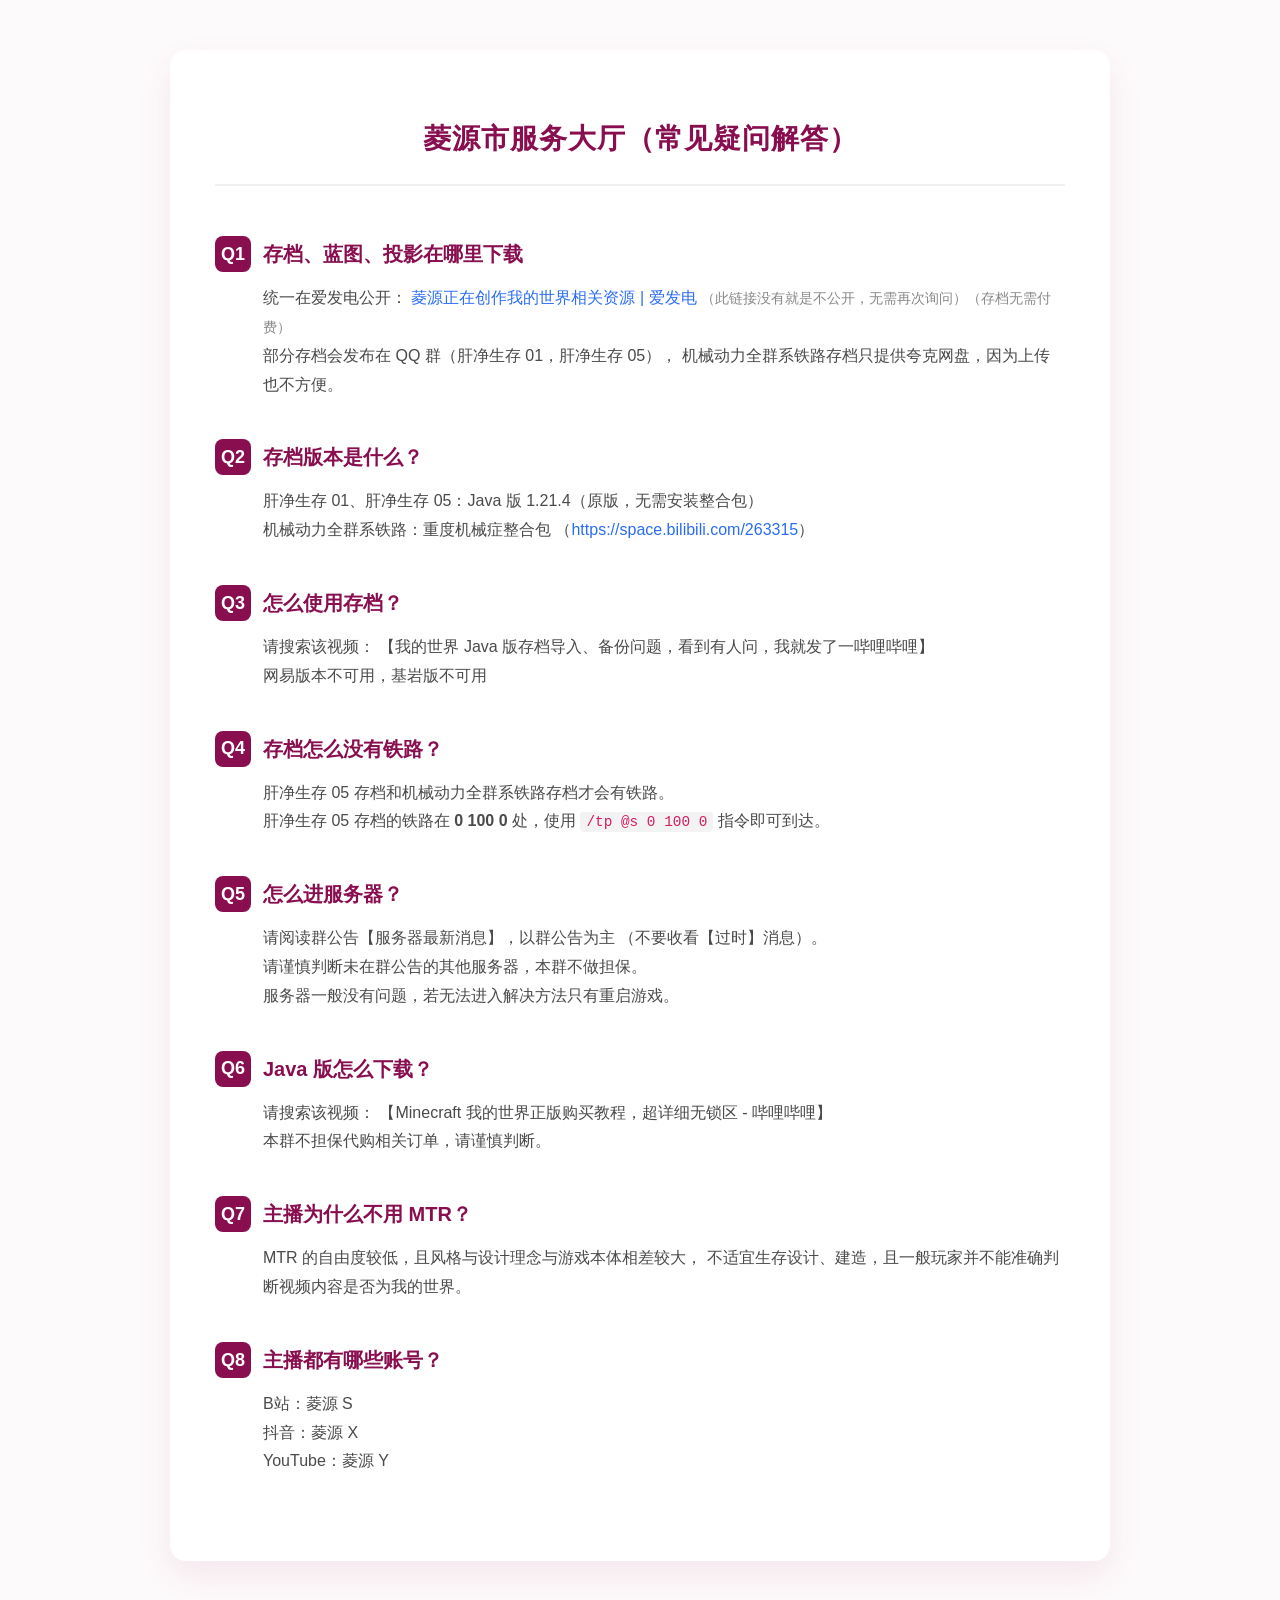
==== index.html @ 81e0ed5a "v0.1 YES" ====
<!DOCTYPE html>
<html lang="zh-CN">
<head>
    <meta charset="UTF-8">
    <meta name="viewport" content="width=device-width, initial-scale=1.0">
    <title>菱源市服务大厅 | 常见疑问解答</title>
    <style>
        :root {
            --brand-color: #880e4f; /* 深紫红色 */
            --bg-page: #fdfafb;
            --text-dark: #1a1a1a;
            --text-muted: #4a4a4a;
        }

        body {
            font-family: "PingFang SC", "Microsoft YaHei", sans-serif;
            background-color: var(--bg-page);
            margin: 0;
            padding: 20px;
            color: var(--text-dark);
            line-height: 1.8;
        }

        .container {
            max-width: 850px;
            margin: 30px auto;
            background: #ffffff;
            padding: 45px;
            border-radius: 16px;
            box-shadow: 0 15px 35px rgba(136, 14, 79, 0.08);
        }

        h1 {
            text-align: center;
            font-size: 28px;
            margin-bottom: 50px;
            letter-spacing: 1px;
            color: var(--brand-color);
            border-bottom: 2px solid #f0f0f0;
            padding-bottom: 20px;
        }

        .qa-block {
            margin-bottom: 40px;
        }

        /* Q 部分的圆角矩形装饰 */
        .question-row {
            display: flex;
            align-items: center;
            margin-bottom: 12px;
        }

        .q-badge {
            background-color: var(--brand-color);
            color: #ffffff;
            font-weight: bold;
            font-size: 18px;
            width: 36px;
            height: 36px;
            display: flex;
            align-items: center;
            justify-content: center;
            border-radius: 8px; /* 圆角矩形 */
            margin-right: 12px;
            flex-shrink: 0;
        }

        .question-text {
            font-size: 20px;
            font-weight: 600;
            color: var(--brand-color);
        }

        /* 回答部分 */
        .answer-content {
            padding-left: 48px;
            font-size: 16px;
            color: var(--text-muted);
        }

        /* 链接样式 */
        a {
            color: #2a6df4;
            text-decoration: none;
            transition: opacity 0.2s;
        }

        a:hover {
            opacity: 0.7;
            text-decoration: underline;
        }

        code {
            background: #f3f3f3;
            padding: 2px 6px;
            border-radius: 4px;
            font-family: ui-monospace, SFMono-Regular, Menlo, Monaco, Consolas, monospace;
            font-size: 0.9em;
            color: #d81b60;
        }

        .note {
            color: #888;
            font-size: 14px;
        }

        /* 移动端适配 */
        @media (max-width: 600px) {
            .container {
                padding: 25px 20px;
                margin: 10px auto;
            }
            h1 {
                font-size: 22px;
            }
            .question-text {
                font-size: 18px;
            }
            .answer-content {
                padding-left: 0;
                margin-top: 8px;
            }
            .q-badge {
                width: 30px;
                height: 30px;
                font-size: 16px;
            }
        }
    </style>
</head>

<body>

<div class="container">
    <h1>菱源市服务大厅（常见疑问解答）</h1>

    <div class="qa-block">
        <div class="question-row">
            <span class="q-badge">Q1</span>
            <span class="question-text">存档、蓝图、投影在哪里下载</span>
        </div>
        <div class="answer-content">
            统一在爱发电公开：  
            <a href="https://ifdian.net/a/YuanDiamond">菱源正在创作我的世界相关资源 | 爱发电</a>  
            <span class="note">（此链接没有就是不公开，无需再次询问）（存档无需付费）</span><br>
            部分存档会发布在 QQ 群（肝净生存 01，肝净生存 05），  
            机械动力全群系铁路存档只提供夸克网盘，因为上传也不方便。
        </div>
    </div>

    <div class="qa-block">
        <div class="question-row">
            <span class="q-badge">Q2</span>
            <span class="question-text">存档版本是什么？</span>
        </div>
        <div class="answer-content">
            肝净生存 01、肝净生存 05：Java 版 1.21.4（原版，无需安装整合包）<br>
            机械动力全群系铁路：重度机械症整合包  
            （<a href="https://space.bilibili.com/263315">https://space.bilibili.com/263315</a>）
        </div>
    </div>

    <div class="qa-block">
        <div class="question-row">
            <span class="q-badge">Q3</span>
            <span class="question-text">怎么使用存档？</span>
        </div>
        <div class="answer-content">
            请搜索该视频：  
            【我的世界 Java 版存档导入、备份问题，看到有人问，我就发了一哔哩哔哩】<br>
            网易版本不可用，基岩版不可用
        </div>
    </div>

    <div class="qa-block">
        <div class="question-row">
            <span class="q-badge">Q4</span>
            <span class="question-text">存档怎么没有铁路？</span>
        </div>
        <div class="answer-content">
            肝净生存 05 存档和机械动力全群系铁路存档才会有铁路。<br>
            肝净生存 05 存档的铁路在 <b>0 100 0</b> 处，使用  
            <code>/tp @s 0 100 0</code> 指令即可到达。
        </div>
    </div>

    <div class="qa-block">
        <div class="question-row">
            <span class="q-badge">Q5</span>
            <span class="question-text">怎么进服务器？</span>
        </div>
        <div class="answer-content">
            请阅读群公告【服务器最新消息】，以群公告为主  
            （不要收看【过时】消息）。<br>
            请谨慎判断未在群公告的其他服务器，本群不做担保。<br>
            服务器一般没有问题，若无法进入解决方法只有重启游戏。
        </div>
    </div>

    <div class="qa-block">
        <div class="question-row">
            <span class="q-badge">Q6</span>
            <span class="question-text">Java 版怎么下载？</span>
        </div>
        <div class="answer-content">
            请搜索该视频：  
            【Minecraft 我的世界正版购买教程，超详细无锁区 - 哔哩哔哩】<br>
            本群不担保代购相关订单，请谨慎判断。
        </div>
    </div>

    <div class="qa-block">
        <div class="question-row">
            <span class="q-badge">Q7</span>
            <span class="question-text">主播为什么不用 MTR？</span>
        </div>
        <div class="answer-content">
            MTR 的自由度较低，且风格与设计理念与游戏本体相差较大，  
            不适宜生存设计、建造，且一般玩家并不能准确判断视频内容是否为我的世界。
        </div>
    </div>

    <div class="qa-block">
        <div class="question-row">
            <span class="q-badge">Q8</span>
            <span class="question-text">主播都有哪些账号？</span>
        </div>
        <div class="answer-content">
            B站：菱源 S<br>
            抖音：菱源 X<br>
            YouTube：菱源 Y
        </div>
    </div>

</div>

</body>
</html>
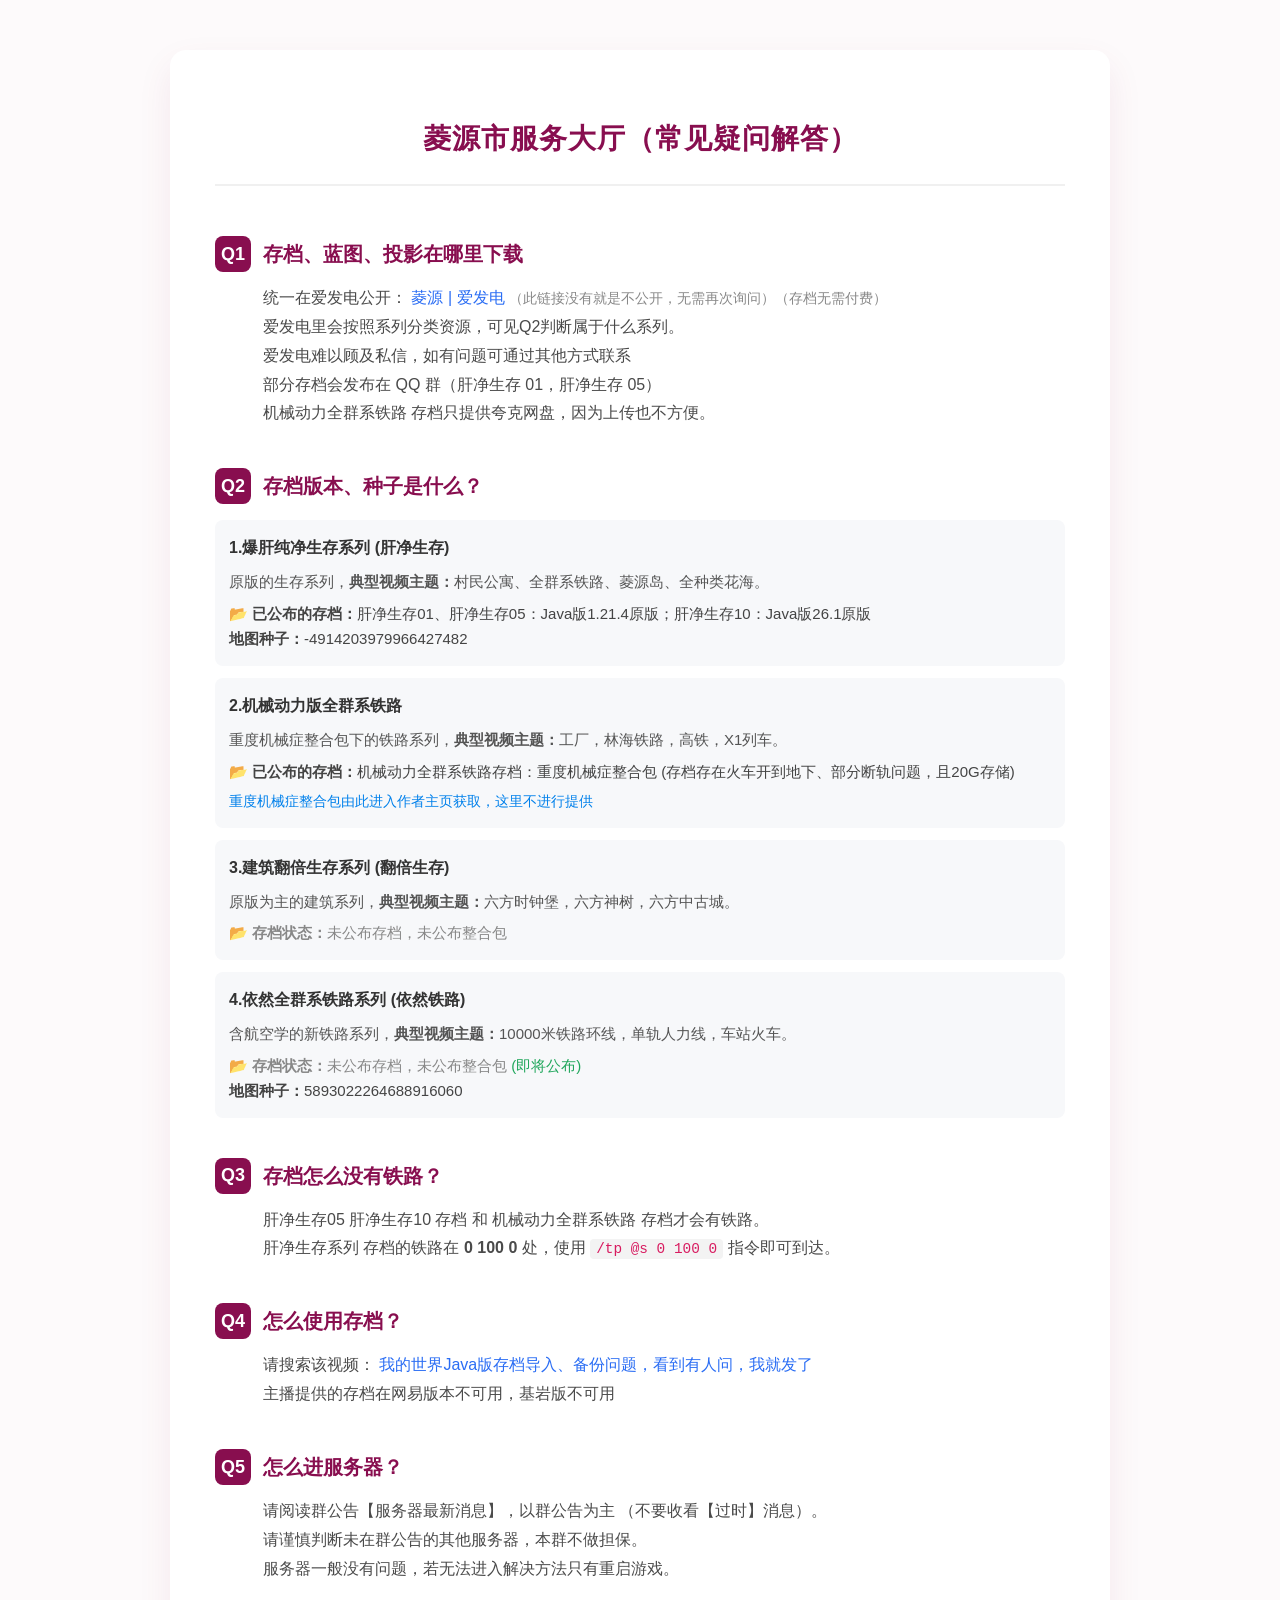
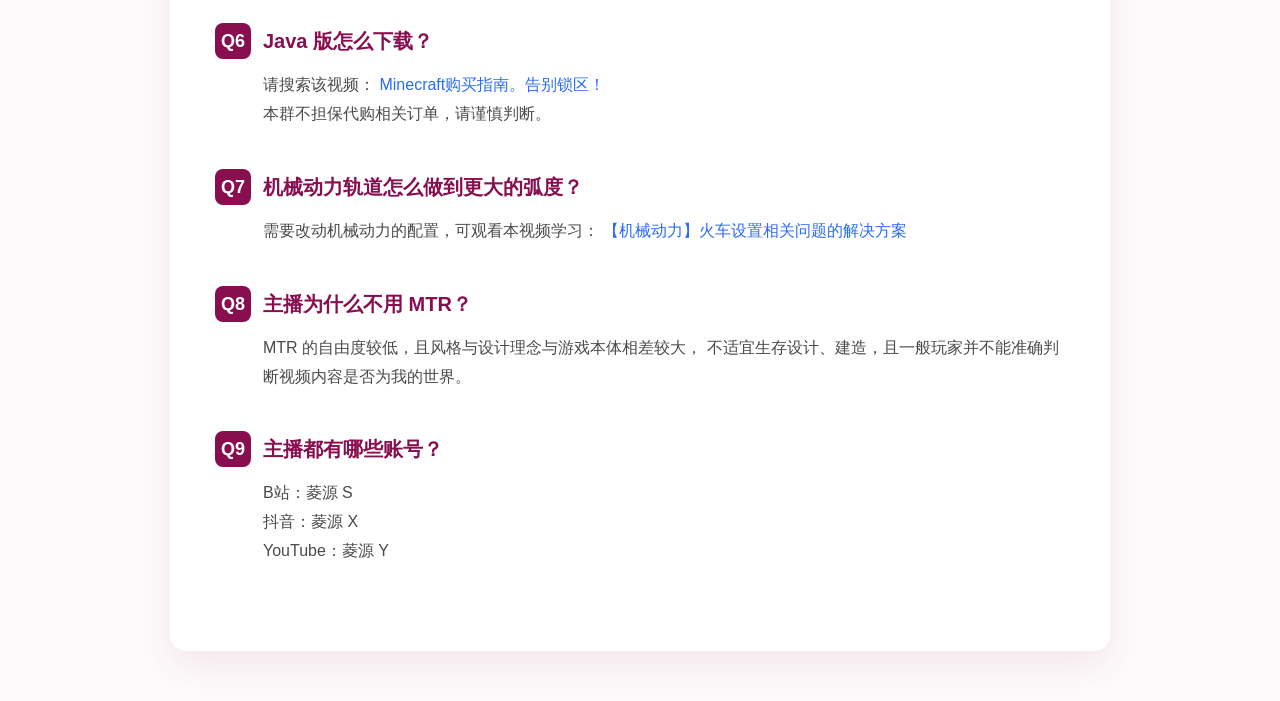
==== commit 6fc347f8: "Update index.html" ====
--- a/index.html
+++ b/index.html
@@ -142,46 +142,78 @@
         </div>
         <div class="answer-content">
             统一在爱发电公开：  
-            <a href="https://ifdian.net/a/YuanDiamond">菱源正在创作我的世界相关资源 | 爱发电</a>  
+            <a href="https://ifdian.net/a/YuanDiamond">菱源 | 爱发电</a>  
             <span class="note">（此链接没有就是不公开，无需再次询问）（存档无需付费）</span><br>
-            部分存档会发布在 QQ 群（肝净生存 01，肝净生存 05），  
-            机械动力全群系铁路存档只提供夸克网盘，因为上传也不方便。
+			爱发电里会按照系列分类资源，可见Q2判断属于什么系列。<br>
+			爱发电难以顾及私信，如有问题可通过其他方式联系<br>
+            部分存档会发布在 QQ 群（肝净生存 01，肝净生存 05）<br> 
+            机械动力全群系铁路 存档只提供夸克网盘，因为上传也不方便。
         </div>
     </div>
 
     <div class="qa-block">
         <div class="question-row">
             <span class="q-badge">Q2</span>
-            <span class="question-text">存档版本是什么？</span>
-        </div>
-        <div class="answer-content">
-            肝净生存 01、肝净生存 05：Java 版 1.21.4（原版，无需安装整合包）<br>
-            机械动力全群系铁路：重度机械症整合包  
-            （<a href="https://space.bilibili.com/263315">https://space.bilibili.com/263315</a>）
-        </div>
-    </div>
+            <span class="question-text">存档版本、种子是什么？</span>
+        </div>
+        <div style="max-width:900px;margin: 16px 0;font-size:15px;line-height:1.7;color:#333;">
+			<!-- 系列1 -->
+			<div style="background:#f7f8fa;border-radius:8px;padding:14px;margin-bottom:12px;">
+				<p style="font-weight:bold;font-size:16px;margin:0 0 8px 0;">1.爆肝纯净生存系列 (肝净生存)</p>
+				<p style="margin:0 0 6px 0;color:#555;">原版的生存系列，<strong>典型视频主题：</strong>村民公寓、全群系铁路、菱源岛、全种类花海。</p>
+				<p style="margin:0;color:#444;">📂 <strong>已公布的存档：</strong>肝净生存01、肝净生存05：Java版1.21.4原版；肝净生存10：Java版26.1原版 </p> 
+				<p style="margin:0;color:#444;"> <strong>地图种子：</strong>-4914203979966427482</p>
+			</div>
+
+			<!-- 系列2 -->
+			<div style="background:#f7f8fa;border-radius:8px;padding:14px;margin-bottom:12px;">
+				<p style="font-weight:bold;font-size:16px;margin:0 0 8px 0;">2.机械动力版全群系铁路</p>
+				<p style="margin:0 0 6px 0;color:#555;">重度机械症整合包下的铁路系列，<strong>典型视频主题：</strong>工厂，林海铁路，高铁，X1列车。</p>
+				<p style="margin:0;color:#444;">📂 <strong>已公布的存档：</strong>机械动力全群系铁路存档：重度机械症整合包 (存档存在火车开到地下、部分断轨问题，且20G存储)</p>
+				<p style="margin:6px 0 0 0;font-size:14px;">
+					<a href="https://space.bilibili.com/263315" target="_blank" style="color:#0080eb;">重度机械症整合包由此进入作者主页获取，这里不进行提供</a>
+				</p>
+			</div>
+
+			<!-- 系列3 -->
+			<div style="background:#f7f8fa;border-radius:8px;padding:14px;margin-bottom:12px;">
+				<p style="font-weight:bold;font-size:16px;margin:0 0 8px 0;">3.建筑翻倍生存系列 (翻倍生存)</p>
+				<p style="margin:0 0 6px 0;color:#555;">原版为主的建筑系列，<strong>典型视频主题：</strong>六方时钟堡，六方神树，六方中古城。</p>
+				<p style="margin:0;color:#888;">📂 <strong>存档状态：</strong>未公布存档，未公布整合包</p>
+			</div>
+
+			<!-- 系列4 -->
+			<div style="background:#f7f8fa;border-radius:8px;padding:14px;">
+				<p style="font-weight:bold;font-size:16px;margin:0 0 8px 0;">4.依然全群系铁路系列 (依然铁路)</p>
+				<p style="margin:0 0 6px 0;color:#555;">含航空学的新铁路系列，<strong>典型视频主题：</strong>10000米铁路环线，单轨人力线，车站火车。</p>
+				<p style="margin:0;color:#888;">📂 <strong>存档状态：</strong>未公布存档，未公布整合包 <span style="color:#22a75d;font-weight:500;">(即将公布)</span> </p>
+				<p style="margin:0;color:#444;"> <strong>地图种子：</strong>5893022264688916060</p>
+			</div>
+		</div>
+    </div>
+
 
     <div class="qa-block">
         <div class="question-row">
             <span class="q-badge">Q3</span>
+            <span class="question-text">存档怎么没有铁路？</span>
+        </div>
+        <div class="answer-content">
+            肝净生存05 肝净生存10 存档 和 机械动力全群系铁路 存档才会有铁路。<br>
+            肝净生存系列 存档的铁路在 <b>0 100 0</b> 处，使用  
+            <code>/tp @s 0 100 0</code> 指令即可到达。
+        </div>
+    </div>
+	
+	<div class="qa-block">
+        <div class="question-row">
+            <span class="q-badge">Q4</span>
             <span class="question-text">怎么使用存档？</span>
         </div>
         <div class="answer-content">
             请搜索该视频：  
-            【我的世界 Java 版存档导入、备份问题，看到有人问，我就发了一哔哩哔哩】<br>
-            网易版本不可用，基岩版不可用
-        </div>
-    </div>
-
-    <div class="qa-block">
-        <div class="question-row">
-            <span class="q-badge">Q4</span>
-            <span class="question-text">存档怎么没有铁路？</span>
-        </div>
-        <div class="answer-content">
-            肝净生存 05 存档和机械动力全群系铁路存档才会有铁路。<br>
-            肝净生存 05 存档的铁路在 <b>0 100 0</b> 处，使用  
-            <code>/tp @s 0 100 0</code> 指令即可到达。
+            <a href="https://www.bilibili.com/video/BV1dT4m1S72N"> 我的世界Java版存档导入、备份问题，看到有人问，我就发了</a>  <br>
+            主播提供的存档在网易版本不可用，基岩版不可用
         </div>
     </div>
 
@@ -205,14 +237,26 @@
         </div>
         <div class="answer-content">
             请搜索该视频：  
-            【Minecraft 我的世界正版购买教程，超详细无锁区 - 哔哩哔哩】<br>
+            <a href="https://www.bilibili.com/video/BV13qBsBUEbw"> Minecraft购买指南。告别锁区！</a>  <br>
             本群不担保代购相关订单，请谨慎判断。
         </div>
     </div>
-
-    <div class="qa-block">
+	
+	<div class="qa-block">
         <div class="question-row">
             <span class="q-badge">Q7</span>
+            <span class="question-text">机械动力轨道怎么做到更大的弧度？</span>
+        </div>
+        <div class="answer-content">
+            需要改动机械动力的配置，可观看本视频学习：  
+            <a href="https://www.bilibili.com/video/BV1sPg3z1EVz">【机械动力】火车设置相关问题的解决方案</a>  
+        </div>
+    </div>
+
+
+    <div class="qa-block">
+        <div class="question-row">
+            <span class="q-badge">Q8</span>
             <span class="question-text">主播为什么不用 MTR？</span>
         </div>
         <div class="answer-content">
@@ -223,7 +267,7 @@
 
     <div class="qa-block">
         <div class="question-row">
-            <span class="q-badge">Q8</span>
+            <span class="q-badge">Q9</span>
             <span class="question-text">主播都有哪些账号？</span>
         </div>
         <div class="answer-content">
@@ -236,4 +280,4 @@
 </div>
 
 </body>
-</html>+</html>
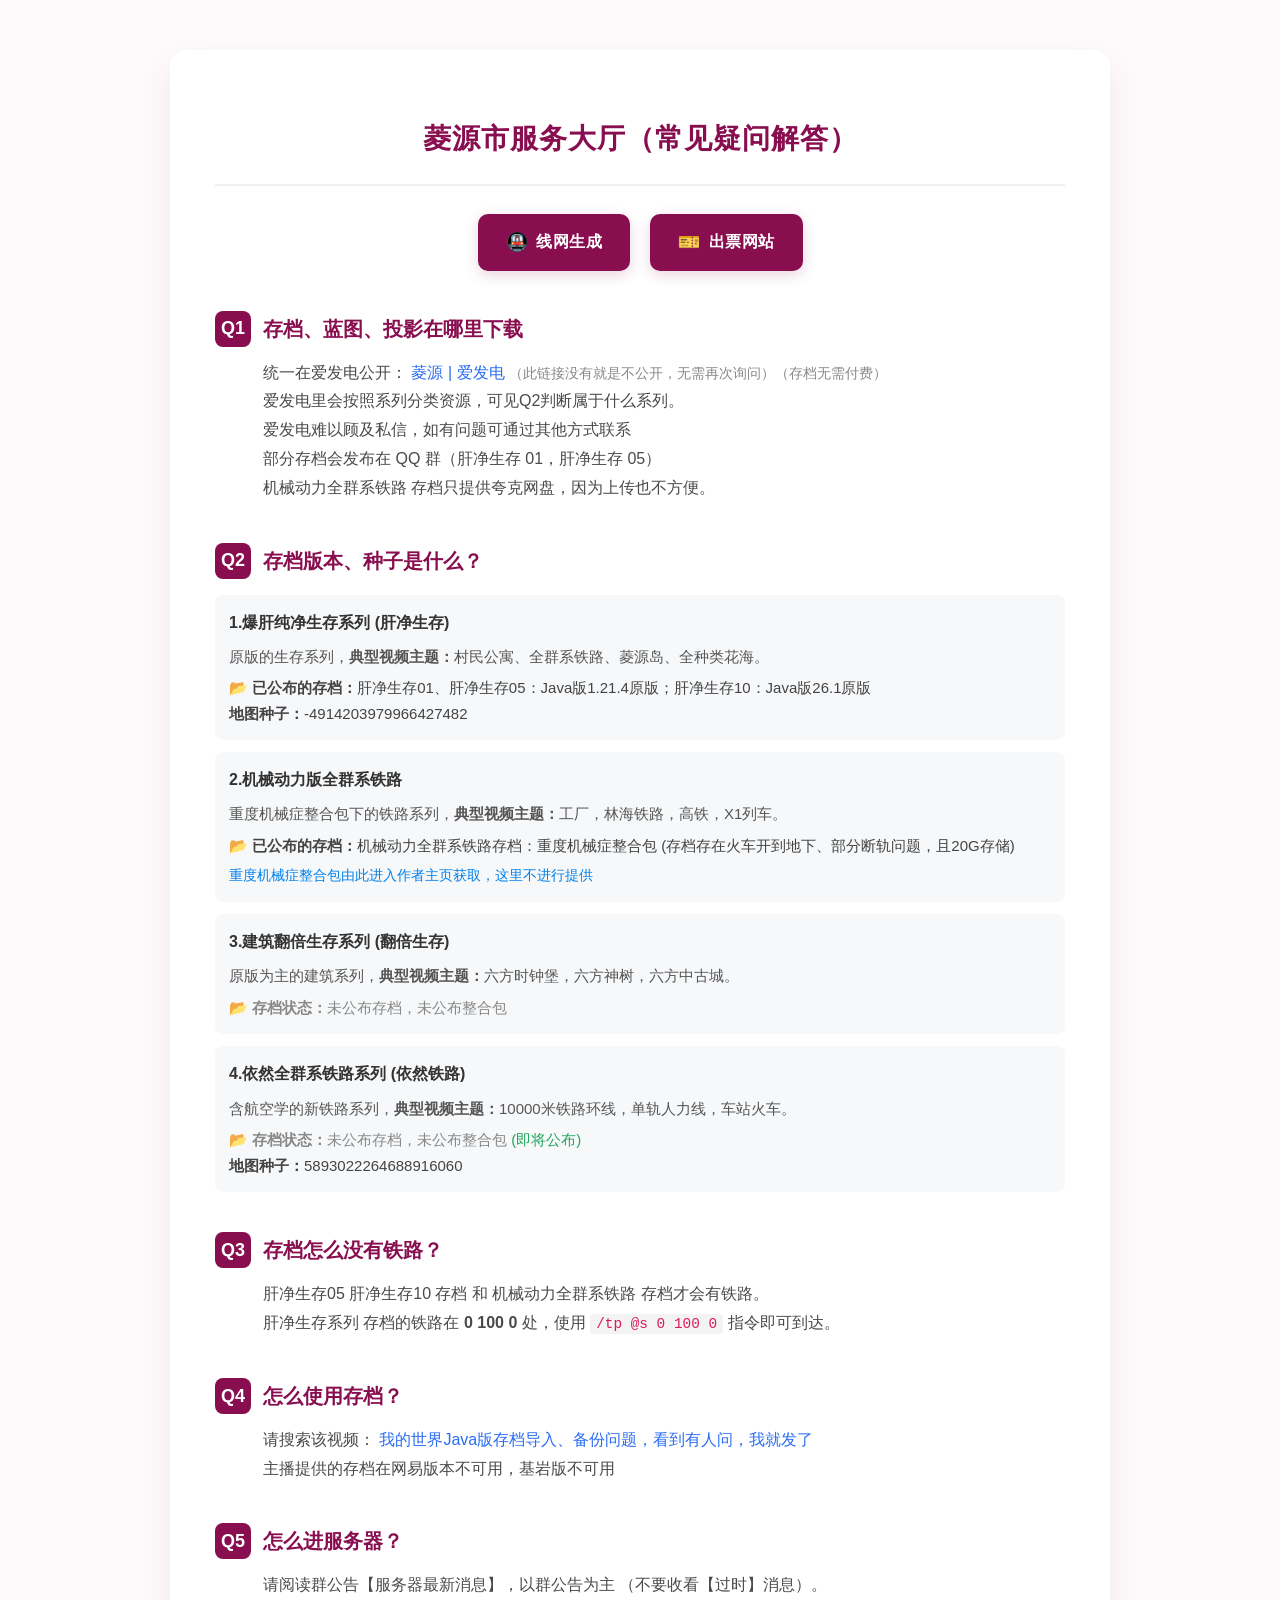
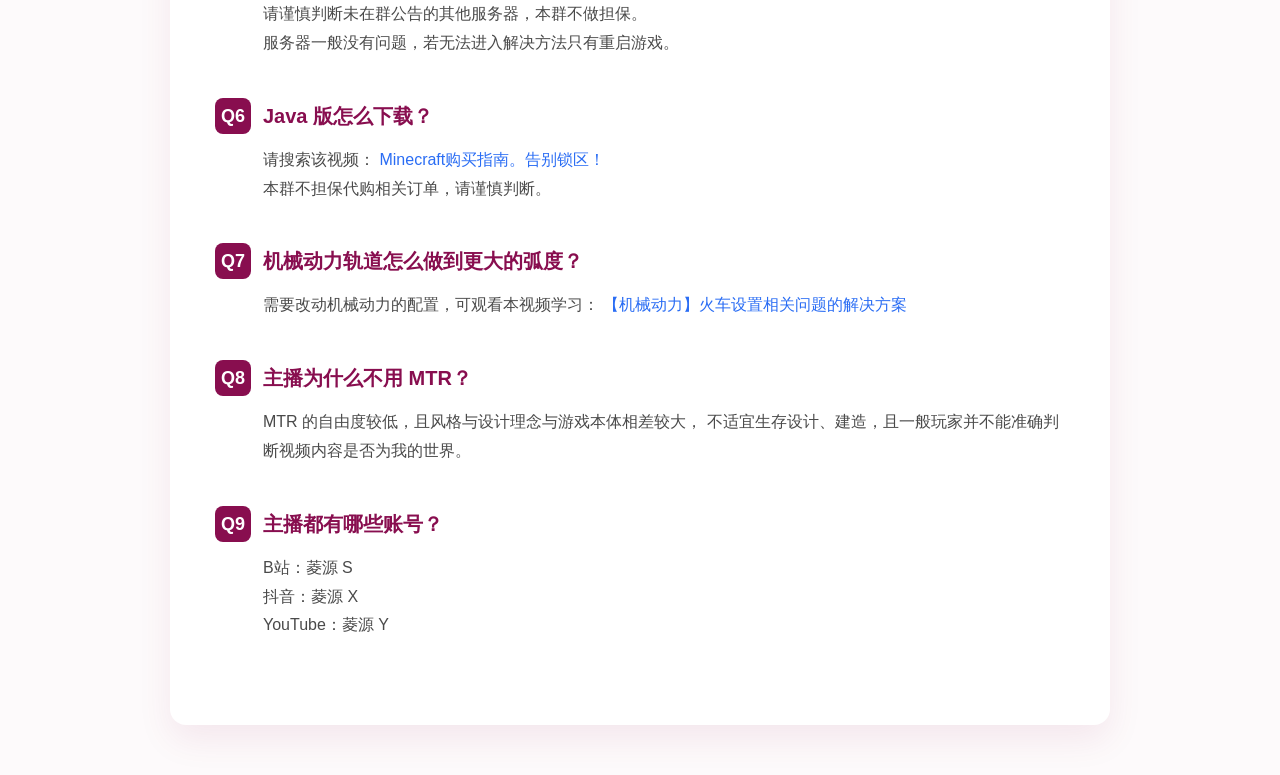
==== commit ba544bea: "Update index.html" ====
--- a/index.html
+++ b/index.html
@@ -6,7 +6,8 @@
     <title>菱源市服务大厅 | 常见疑问解答</title>
     <style>
         :root {
-            --brand-color: #880e4f; /* 深紫红色 */
+            --brand-color: #880e4f;
+            /* 深紫红色 */
             --bg-page: #fdfafb;
             --text-dark: #1a1a1a;
             --text-muted: #4a4a4a;
@@ -33,18 +34,62 @@
         h1 {
             text-align: center;
             font-size: 28px;
-            margin-bottom: 50px;
+            margin-bottom: 28px;
             letter-spacing: 1px;
             color: var(--brand-color);
             border-bottom: 2px solid #f0f0f0;
             padding-bottom: 20px;
         }
 
+        /* ========== 新增：按钮区域 ========== */
+        .nav-buttons {
+            display: flex;
+            justify-content: center;
+            gap: 20px;
+            margin-bottom: 40px;
+            flex-wrap: wrap;
+        }
+
+        .nav-btn {
+            display: inline-flex;
+            align-items: center;
+            gap: 8px;
+            padding: 12px 28px;
+            font-size: 16px;
+            font-weight: 600;
+            letter-spacing: 0.5px;
+            color: #ffffff;
+            background-color: var(--brand-color);
+            border: none;
+            border-radius: 10px;
+            cursor: pointer;
+            text-decoration: none;
+            transition: background-color 0.25s, transform 0.15s, box-shadow 0.25s;
+            box-shadow: 0 4px 14px rgba(136, 14, 79, 0.18);
+        }
+
+        .nav-btn:hover {
+            background-color: #a3155e;
+            transform: translateY(-2px);
+            box-shadow: 0 8px 22px rgba(136, 14, 79, 0.28);
+            text-decoration: none;
+            opacity: 1;
+        }
+
+        .nav-btn:active {
+            transform: translateY(0);
+            box-shadow: 0 3px 10px rgba(136, 14, 79, 0.2);
+        }
+
+        .nav-btn .btn-icon {
+            font-size: 18px;
+        }
+
+        /* ========== 原有 QA 样式 ========== */
         .qa-block {
             margin-bottom: 40px;
         }
 
-        /* Q 部分的圆角矩形装饰 */
         .question-row {
             display: flex;
             align-items: center;
@@ -61,7 +106,7 @@
             display: flex;
             align-items: center;
             justify-content: center;
-            border-radius: 8px; /* 圆角矩形 */
+            border-radius: 8px;
             margin-right: 12px;
             flex-shrink: 0;
         }
@@ -72,14 +117,12 @@
             color: var(--brand-color);
         }
 
-        /* 回答部分 */
         .answer-content {
             padding-left: 48px;
             font-size: 16px;
             color: var(--text-muted);
         }
 
-        /* 链接样式 */
         a {
             color: #2a6df4;
             text-decoration: none;
@@ -111,16 +154,31 @@
                 padding: 25px 20px;
                 margin: 10px auto;
             }
+
             h1 {
                 font-size: 22px;
             }
+
+            .nav-buttons {
+                gap: 12px;
+                margin-bottom: 30px;
+            }
+
+            .nav-btn {
+                padding: 10px 20px;
+                font-size: 15px;
+                border-radius: 8px;
+            }
+
             .question-text {
                 font-size: 18px;
             }
+
             .answer-content {
                 padding-left: 0;
                 margin-top: 8px;
             }
+
             .q-badge {
                 width: 30px;
                 height: 30px;
@@ -132,152 +190,160 @@
 
 <body>
 
-<div class="container">
-    <h1>菱源市服务大厅（常见疑问解答）</h1>
-
-    <div class="qa-block">
-        <div class="question-row">
-            <span class="q-badge">Q1</span>
-            <span class="question-text">存档、蓝图、投影在哪里下载</span>
-        </div>
-        <div class="answer-content">
-            统一在爱发电公开：  
-            <a href="https://ifdian.net/a/YuanDiamond">菱源 | 爱发电</a>  
-            <span class="note">（此链接没有就是不公开，无需再次询问）（存档无需付费）</span><br>
-			爱发电里会按照系列分类资源，可见Q2判断属于什么系列。<br>
-			爱发电难以顾及私信，如有问题可通过其他方式联系<br>
-            部分存档会发布在 QQ 群（肝净生存 01，肝净生存 05）<br> 
-            机械动力全群系铁路 存档只提供夸克网盘，因为上传也不方便。
-        </div>
+    <div class="container">
+        <h1>菱源市服务大厅（常见疑问解答）</h1>
+
+        <!-- ========== 新增：两个跳转按钮 ========== -->
+        <div class="nav-buttons">
+            <a href="/rail" class="nav-btn">
+                <span class="btn-icon">🚇</span> 线网生成
+            </a>
+            <a href="/ticket" class="nav-btn">
+                <span class="btn-icon">🎫</span> 出票网站
+            </a>
+        </div>
+
+        <div class="qa-block">
+            <div class="question-row">
+                <span class="q-badge">Q1</span>
+                <span class="question-text">存档、蓝图、投影在哪里下载</span>
+            </div>
+            <div class="answer-content">
+                统一在爱发电公开：
+                <a href="https://ifdian.net/a/YuanDiamond">菱源 | 爱发电</a>
+                <span class="note">（此链接没有就是不公开，无需再次询问）（存档无需付费）</span><br>
+                爱发电里会按照系列分类资源，可见Q2判断属于什么系列。<br>
+                爱发电难以顾及私信，如有问题可通过其他方式联系<br>
+                部分存档会发布在 QQ 群（肝净生存 01，肝净生存 05）<br>
+                机械动力全群系铁路 存档只提供夸克网盘，因为上传也不方便。
+            </div>
+        </div>
+
+        <div class="qa-block">
+            <div class="question-row">
+                <span class="q-badge">Q2</span>
+                <span class="question-text">存档版本、种子是什么？</span>
+            </div>
+            <div style="max-width:900px;margin: 16px 0;font-size:15px;line-height:1.7;color:#333;">
+                <!-- 系列1 -->
+                <div style="background:#f7f8fa;border-radius:8px;padding:14px;margin-bottom:12px;">
+                    <p style="font-weight:bold;font-size:16px;margin:0 0 8px 0;">1.爆肝纯净生存系列 (肝净生存)</p>
+                    <p style="margin:0 0 6px 0;color:#555;">原版的生存系列，<strong>典型视频主题：</strong>村民公寓、全群系铁路、菱源岛、全种类花海。</p>
+                    <p style="margin:0;color:#444;">📂 <strong>已公布的存档：</strong>肝净生存01、肝净生存05：Java版1.21.4原版；肝净生存10：Java版26.1原版 </p>
+                    <p style="margin:0;color:#444;"> <strong>地图种子：</strong>-4914203979966427482</p>
+                </div>
+
+                <!-- 系列2 -->
+                <div style="background:#f7f8fa;border-radius:8px;padding:14px;margin-bottom:12px;">
+                    <p style="font-weight:bold;font-size:16px;margin:0 0 8px 0;">2.机械动力版全群系铁路</p>
+                    <p style="margin:0 0 6px 0;color:#555;">重度机械症整合包下的铁路系列，<strong>典型视频主题：</strong>工厂，林海铁路，高铁，X1列车。</p>
+                    <p style="margin:0;color:#444;">📂 <strong>已公布的存档：</strong>机械动力全群系铁路存档：重度机械症整合包 (存档存在火车开到地下、部分断轨问题，且20G存储)</p>
+                    <p style="margin:6px 0 0 0;font-size:14px;">
+                        <a href="https://space.bilibili.com/263315" target="_blank" style="color:#0080eb;">重度机械症整合包由此进入作者主页获取，这里不进行提供</a>
+                    </p>
+                </div>
+
+                <!-- 系列3 -->
+                <div style="background:#f7f8fa;border-radius:8px;padding:14px;margin-bottom:12px;">
+                    <p style="font-weight:bold;font-size:16px;margin:0 0 8px 0;">3.建筑翻倍生存系列 (翻倍生存)</p>
+                    <p style="margin:0 0 6px 0;color:#555;">原版为主的建筑系列，<strong>典型视频主题：</strong>六方时钟堡，六方神树，六方中古城。</p>
+                    <p style="margin:0;color:#888;">📂 <strong>存档状态：</strong>未公布存档，未公布整合包</p>
+                </div>
+
+                <!-- 系列4 -->
+                <div style="background:#f7f8fa;border-radius:8px;padding:14px;">
+                    <p style="font-weight:bold;font-size:16px;margin:0 0 8px 0;">4.依然全群系铁路系列 (依然铁路)</p>
+                    <p style="margin:0 0 6px 0;color:#555;">含航空学的新铁路系列，<strong>典型视频主题：</strong>10000米铁路环线，单轨人力线，车站火车。</p>
+                    <p style="margin:0;color:#888;">📂 <strong>存档状态：</strong>未公布存档，未公布整合包 <span style="color:#22a75d;font-weight:500;">(即将公布)</span> </p>
+                    <p style="margin:0;color:#444;"> <strong>地图种子：</strong>5893022264688916060</p>
+                </div>
+            </div>
+        </div>
+
+        <div class="qa-block">
+            <div class="question-row">
+                <span class="q-badge">Q3</span>
+                <span class="question-text">存档怎么没有铁路？</span>
+            </div>
+            <div class="answer-content">
+                肝净生存05 肝净生存10 存档 和 机械动力全群系铁路 存档才会有铁路。<br>
+                肝净生存系列 存档的铁路在 <b>0 100 0</b> 处，使用
+                <code>/tp @s 0 100 0</code> 指令即可到达。
+            </div>
+        </div>
+
+        <div class="qa-block">
+            <div class="question-row">
+                <span class="q-badge">Q4</span>
+                <span class="question-text">怎么使用存档？</span>
+            </div>
+            <div class="answer-content">
+                请搜索该视频：
+                <a href="https://www.bilibili.com/video/BV1dT4m1S72N"> 我的世界Java版存档导入、备份问题，看到有人问，我就发了</a> <br>
+                主播提供的存档在网易版本不可用，基岩版不可用
+            </div>
+        </div>
+
+        <div class="qa-block">
+            <div class="question-row">
+                <span class="q-badge">Q5</span>
+                <span class="question-text">怎么进服务器？</span>
+            </div>
+            <div class="answer-content">
+                请阅读群公告【服务器最新消息】，以群公告为主
+                （不要收看【过时】消息）。<br>
+                请谨慎判断未在群公告的其他服务器，本群不做担保。<br>
+                服务器一般没有问题，若无法进入解决方法只有重启游戏。
+            </div>
+        </div>
+
+        <div class="qa-block">
+            <div class="question-row">
+                <span class="q-badge">Q6</span>
+                <span class="question-text">Java 版怎么下载？</span>
+            </div>
+            <div class="answer-content">
+                请搜索该视频：
+                <a href="https://www.bilibili.com/video/BV13qBsBUEbw"> Minecraft购买指南。告别锁区！</a> <br>
+                本群不担保代购相关订单，请谨慎判断。
+            </div>
+        </div>
+
+        <div class="qa-block">
+            <div class="question-row">
+                <span class="q-badge">Q7</span>
+                <span class="question-text">机械动力轨道怎么做到更大的弧度？</span>
+            </div>
+            <div class="answer-content">
+                需要改动机械动力的配置，可观看本视频学习：
+                <a href="https://www.bilibili.com/video/BV1sPg3z1EVz">【机械动力】火车设置相关问题的解决方案</a>
+            </div>
+        </div>
+
+        <div class="qa-block">
+            <div class="question-row">
+                <span class="q-badge">Q8</span>
+                <span class="question-text">主播为什么不用 MTR？</span>
+            </div>
+            <div class="answer-content">
+                MTR 的自由度较低，且风格与设计理念与游戏本体相差较大，
+                不适宜生存设计、建造，且一般玩家并不能准确判断视频内容是否为我的世界。
+            </div>
+        </div>
+
+        <div class="qa-block">
+            <div class="question-row">
+                <span class="q-badge">Q9</span>
+                <span class="question-text">主播都有哪些账号？</span>
+            </div>
+            <div class="answer-content">
+                B站：菱源 S<br>
+                抖音：菱源 X<br>
+                YouTube：菱源 Y
+            </div>
+        </div>
+
     </div>
-
-    <div class="qa-block">
-        <div class="question-row">
-            <span class="q-badge">Q2</span>
-            <span class="question-text">存档版本、种子是什么？</span>
-        </div>
-        <div style="max-width:900px;margin: 16px 0;font-size:15px;line-height:1.7;color:#333;">
-			<!-- 系列1 -->
-			<div style="background:#f7f8fa;border-radius:8px;padding:14px;margin-bottom:12px;">
-				<p style="font-weight:bold;font-size:16px;margin:0 0 8px 0;">1.爆肝纯净生存系列 (肝净生存)</p>
-				<p style="margin:0 0 6px 0;color:#555;">原版的生存系列，<strong>典型视频主题：</strong>村民公寓、全群系铁路、菱源岛、全种类花海。</p>
-				<p style="margin:0;color:#444;">📂 <strong>已公布的存档：</strong>肝净生存01、肝净生存05：Java版1.21.4原版；肝净生存10：Java版26.1原版 </p> 
-				<p style="margin:0;color:#444;"> <strong>地图种子：</strong>-4914203979966427482</p>
-			</div>
-
-			<!-- 系列2 -->
-			<div style="background:#f7f8fa;border-radius:8px;padding:14px;margin-bottom:12px;">
-				<p style="font-weight:bold;font-size:16px;margin:0 0 8px 0;">2.机械动力版全群系铁路</p>
-				<p style="margin:0 0 6px 0;color:#555;">重度机械症整合包下的铁路系列，<strong>典型视频主题：</strong>工厂，林海铁路，高铁，X1列车。</p>
-				<p style="margin:0;color:#444;">📂 <strong>已公布的存档：</strong>机械动力全群系铁路存档：重度机械症整合包 (存档存在火车开到地下、部分断轨问题，且20G存储)</p>
-				<p style="margin:6px 0 0 0;font-size:14px;">
-					<a href="https://space.bilibili.com/263315" target="_blank" style="color:#0080eb;">重度机械症整合包由此进入作者主页获取，这里不进行提供</a>
-				</p>
-			</div>
-
-			<!-- 系列3 -->
-			<div style="background:#f7f8fa;border-radius:8px;padding:14px;margin-bottom:12px;">
-				<p style="font-weight:bold;font-size:16px;margin:0 0 8px 0;">3.建筑翻倍生存系列 (翻倍生存)</p>
-				<p style="margin:0 0 6px 0;color:#555;">原版为主的建筑系列，<strong>典型视频主题：</strong>六方时钟堡，六方神树，六方中古城。</p>
-				<p style="margin:0;color:#888;">📂 <strong>存档状态：</strong>未公布存档，未公布整合包</p>
-			</div>
-
-			<!-- 系列4 -->
-			<div style="background:#f7f8fa;border-radius:8px;padding:14px;">
-				<p style="font-weight:bold;font-size:16px;margin:0 0 8px 0;">4.依然全群系铁路系列 (依然铁路)</p>
-				<p style="margin:0 0 6px 0;color:#555;">含航空学的新铁路系列，<strong>典型视频主题：</strong>10000米铁路环线，单轨人力线，车站火车。</p>
-				<p style="margin:0;color:#888;">📂 <strong>存档状态：</strong>未公布存档，未公布整合包 <span style="color:#22a75d;font-weight:500;">(即将公布)</span> </p>
-				<p style="margin:0;color:#444;"> <strong>地图种子：</strong>5893022264688916060</p>
-			</div>
-		</div>
-    </div>
-
-
-    <div class="qa-block">
-        <div class="question-row">
-            <span class="q-badge">Q3</span>
-            <span class="question-text">存档怎么没有铁路？</span>
-        </div>
-        <div class="answer-content">
-            肝净生存05 肝净生存10 存档 和 机械动力全群系铁路 存档才会有铁路。<br>
-            肝净生存系列 存档的铁路在 <b>0 100 0</b> 处，使用  
-            <code>/tp @s 0 100 0</code> 指令即可到达。
-        </div>
-    </div>
-	
-	<div class="qa-block">
-        <div class="question-row">
-            <span class="q-badge">Q4</span>
-            <span class="question-text">怎么使用存档？</span>
-        </div>
-        <div class="answer-content">
-            请搜索该视频：  
-            <a href="https://www.bilibili.com/video/BV1dT4m1S72N"> 我的世界Java版存档导入、备份问题，看到有人问，我就发了</a>  <br>
-            主播提供的存档在网易版本不可用，基岩版不可用
-        </div>
-    </div>
-
-    <div class="qa-block">
-        <div class="question-row">
-            <span class="q-badge">Q5</span>
-            <span class="question-text">怎么进服务器？</span>
-        </div>
-        <div class="answer-content">
-            请阅读群公告【服务器最新消息】，以群公告为主  
-            （不要收看【过时】消息）。<br>
-            请谨慎判断未在群公告的其他服务器，本群不做担保。<br>
-            服务器一般没有问题，若无法进入解决方法只有重启游戏。
-        </div>
-    </div>
-
-    <div class="qa-block">
-        <div class="question-row">
-            <span class="q-badge">Q6</span>
-            <span class="question-text">Java 版怎么下载？</span>
-        </div>
-        <div class="answer-content">
-            请搜索该视频：  
-            <a href="https://www.bilibili.com/video/BV13qBsBUEbw"> Minecraft购买指南。告别锁区！</a>  <br>
-            本群不担保代购相关订单，请谨慎判断。
-        </div>
-    </div>
-	
-	<div class="qa-block">
-        <div class="question-row">
-            <span class="q-badge">Q7</span>
-            <span class="question-text">机械动力轨道怎么做到更大的弧度？</span>
-        </div>
-        <div class="answer-content">
-            需要改动机械动力的配置，可观看本视频学习：  
-            <a href="https://www.bilibili.com/video/BV1sPg3z1EVz">【机械动力】火车设置相关问题的解决方案</a>  
-        </div>
-    </div>
-
-
-    <div class="qa-block">
-        <div class="question-row">
-            <span class="q-badge">Q8</span>
-            <span class="question-text">主播为什么不用 MTR？</span>
-        </div>
-        <div class="answer-content">
-            MTR 的自由度较低，且风格与设计理念与游戏本体相差较大，  
-            不适宜生存设计、建造，且一般玩家并不能准确判断视频内容是否为我的世界。
-        </div>
-    </div>
-
-    <div class="qa-block">
-        <div class="question-row">
-            <span class="q-badge">Q9</span>
-            <span class="question-text">主播都有哪些账号？</span>
-        </div>
-        <div class="answer-content">
-            B站：菱源 S<br>
-            抖音：菱源 X<br>
-            YouTube：菱源 Y
-        </div>
-    </div>
-
-</div>
 
 </body>
 </html>
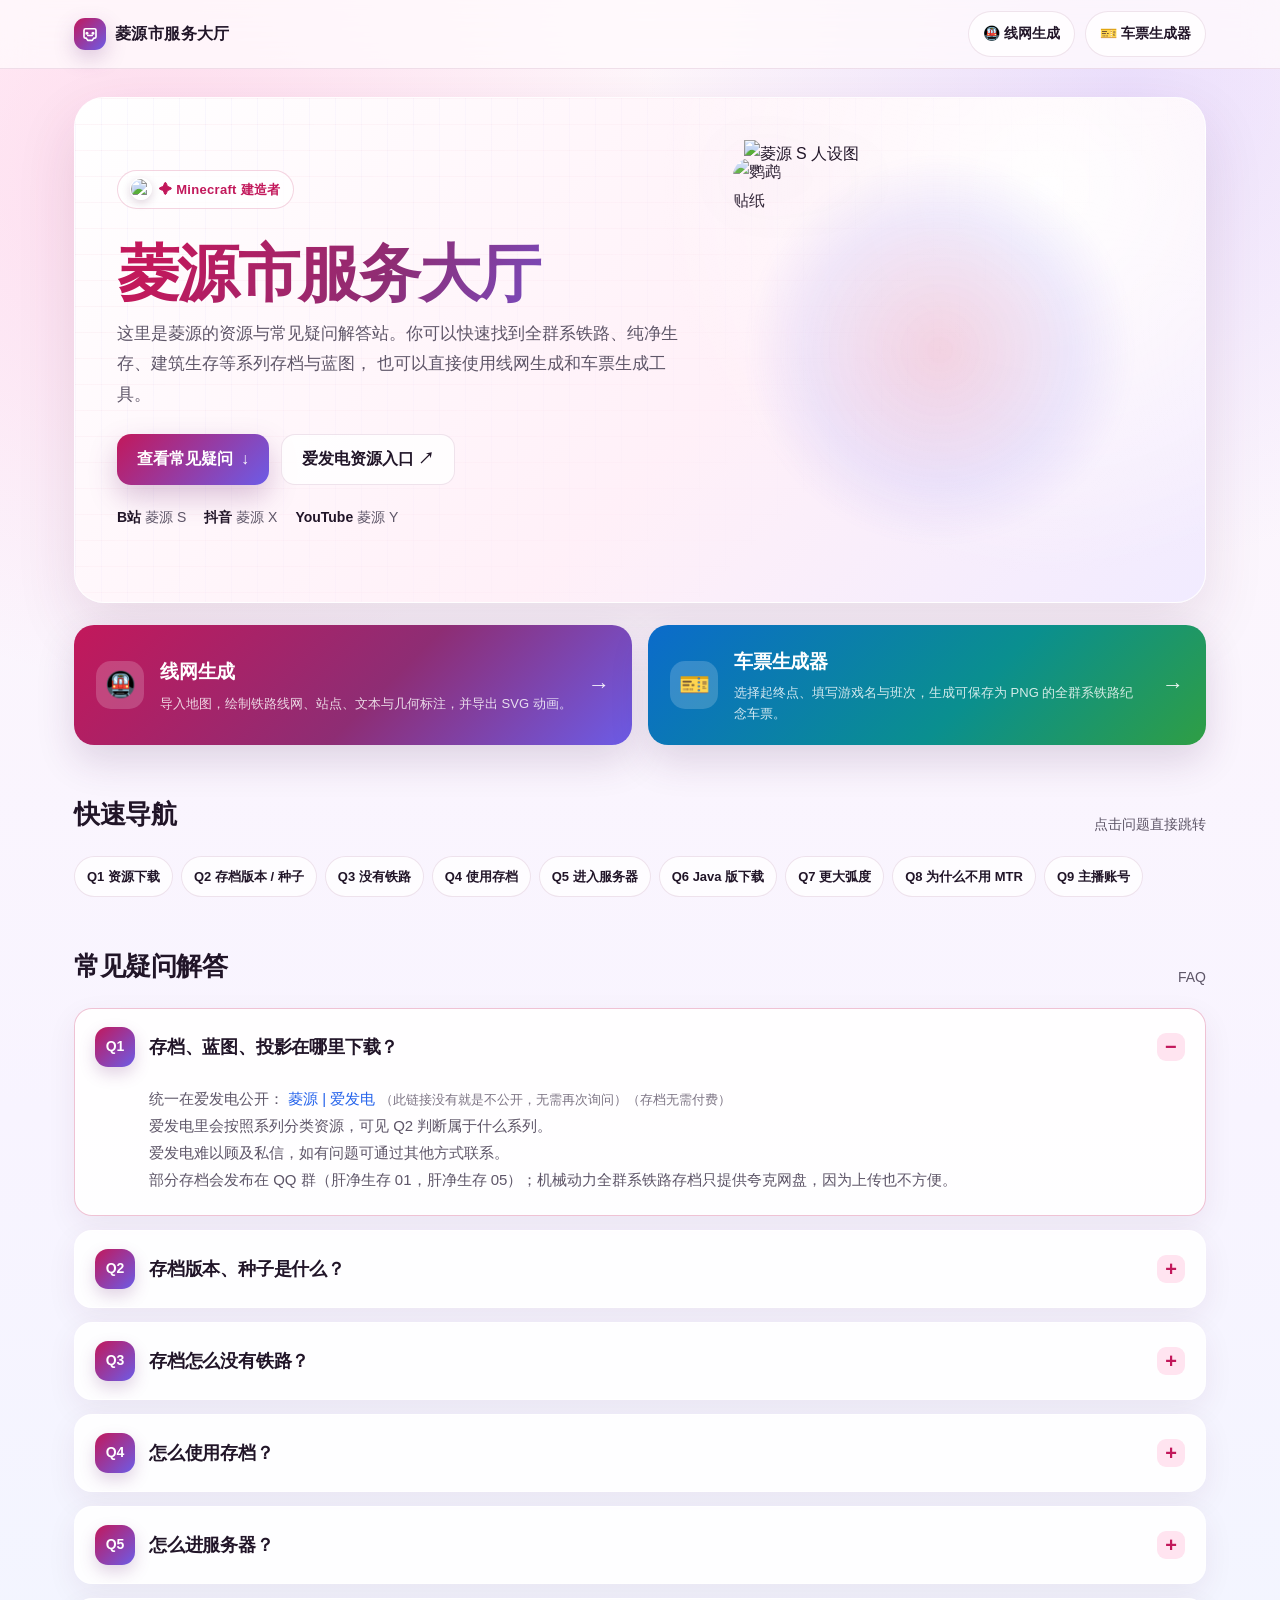
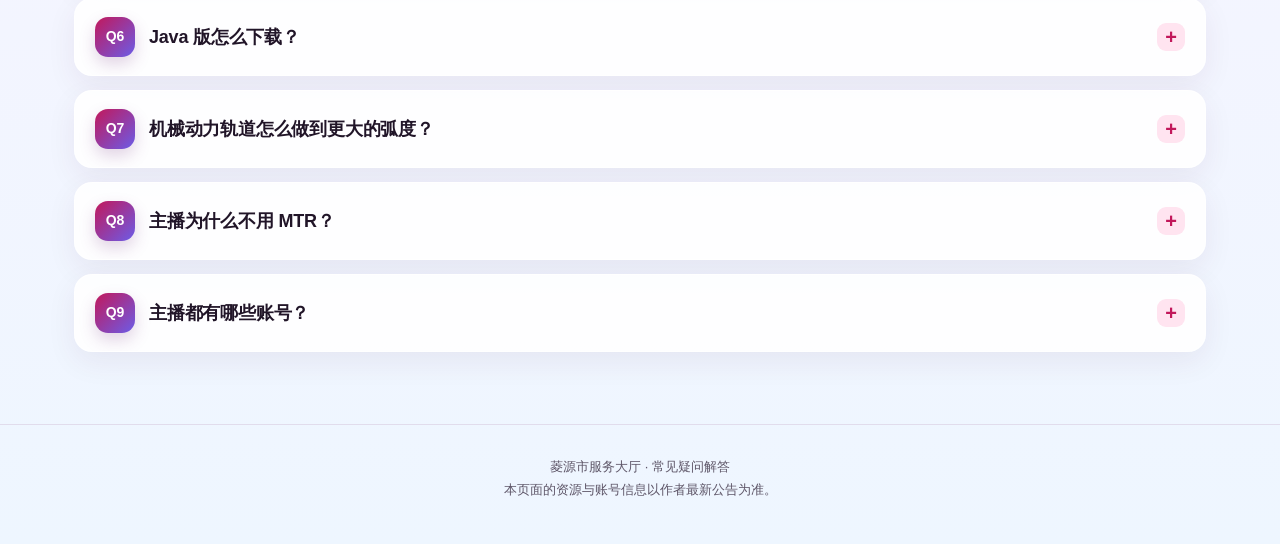
==== commit bfeb1d73: "Update index.html" ====
--- a/index.html
+++ b/index.html
@@ -1,349 +1,1005 @@
 <!DOCTYPE html>
 <html lang="zh-CN">
 <head>
-    <meta charset="UTF-8">
-    <meta name="viewport" content="width=device-width, initial-scale=1.0">
-    <title>菱源市服务大厅 | 常见疑问解答</title>
-    <style>
-        :root {
-            --brand-color: #880e4f;
-            /* 深紫红色 */
-            --bg-page: #fdfafb;
-            --text-dark: #1a1a1a;
-            --text-muted: #4a4a4a;
+  <meta charset="UTF-8">
+  <meta name="viewport" content="width=device-width, initial-scale=1.0">
+  <meta name="description" content="菱源 S 的虚拟主播个人页与常见疑问解答：存档、蓝图、投影、服务器、Java 版购买、机械动力轨道设置等。">
+  <title>菱源市服务大厅 | 常见疑问解答</title>
+  <style>
+    :root {
+      --brand: #c2185b;
+      --brand-deep: #8f0f46;
+      --brand-soft: #ffe4f0;
+      --violet: #6c5ce7;
+      --ink: #211528;
+      --muted: #5e5668;
+      --line: rgba(140, 68, 120, .14);
+      --card: rgba(255, 255, 255, .88);
+      --shadow: 0 24px 60px rgba(89, 33, 74, .12);
+      --radius: 22px;
+      --page-bg:
+        radial-gradient(circle at 12% 8%, rgba(255, 158, 206, .30), transparent 32rem),
+        radial-gradient(circle at 88% 4%, rgba(173, 146, 255, .24), transparent 30rem),
+        linear-gradient(180deg, #fff7fb 0%, #f8f4ff 52%, #eef6ff 100%);
+    }
+
+    * {
+      box-sizing: border-box;
+    }
+
+    html {
+      scroll-behavior: smooth;
+    }
+
+    body {
+      margin: 0;
+      min-height: 100vh;
+      background: var(--page-bg);
+      color: var(--ink);
+      font-family: "PingFang SC", "Microsoft YaHei", "HarmonyOS Sans SC", "Noto Sans CJK SC", sans-serif;
+      line-height: 1.8;
+      -webkit-font-smoothing: antialiased;
+    }
+
+    a {
+      color: #2563eb;
+      text-decoration: none;
+      transition: color .18s ease, opacity .18s ease;
+    }
+
+    a:hover {
+      color: #0f4fd6;
+      text-decoration: underline;
+      text-underline-offset: 4px;
+    }
+
+    code {
+      background: #fff1f7;
+      color: #c2185b;
+      border: 1px solid rgba(194, 24, 91, .12);
+      padding: 2px 7px;
+      border-radius: 7px;
+      font-family: ui-monospace, SFMono-Regular, Menlo, Consolas, monospace;
+      font-size: .9em;
+    }
+
+    .site-header {
+      position: sticky;
+      top: 0;
+      z-index: 50;
+      backdrop-filter: blur(16px);
+      -webkit-backdrop-filter: blur(16px);
+      background: rgba(255, 250, 253, .78);
+      border-bottom: 1px solid var(--line);
+    }
+
+    .header-inner {
+      max-width: 1180px;
+      margin: 0 auto;
+      min-height: 68px;
+      padding: 10px 24px;
+      display: flex;
+      align-items: center;
+      justify-content: space-between;
+      gap: 18px;
+    }
+
+    .brand {
+      display: inline-flex;
+      align-items: center;
+      gap: 9px;
+      color: var(--ink);
+      font-weight: 800;
+      letter-spacing: .4px;
+      text-decoration: none;
+    }
+
+    .brand:hover {
+      text-decoration: none;
+      color: var(--brand);
+    }
+
+    .brand-mark {
+      width: 32px;
+      height: 32px;
+      border-radius: 11px;
+      display: grid;
+      place-items: center;
+      background: linear-gradient(135deg, var(--brand), var(--violet));
+      color: #fff;
+      box-shadow: 0 8px 20px rgba(124, 58, 130, .25);
+    }
+
+    .header-actions {
+      display: flex;
+      gap: 10px;
+      align-items: center;
+    }
+
+    .pill-link {
+      display: inline-flex;
+      align-items: center;
+      gap: 6px;
+      padding: 9px 14px;
+      border-radius: 999px;
+      background: rgba(255, 255, 255, .8);
+      border: 1px solid var(--line);
+      color: var(--ink);
+      font-weight: 700;
+      font-size: 14px;
+      text-decoration: none;
+    }
+
+    .pill-link:hover {
+      background: #fff;
+      border-color: rgba(194, 24, 91, .32);
+      text-decoration: none;
+      transform: translateY(-1px);
+    }
+
+    .page {
+      max-width: 1180px;
+      margin: 0 auto;
+      padding: 28px 24px 72px;
+    }
+
+    .hero {
+      position: relative;
+      overflow: hidden;
+      display: grid;
+      grid-template-columns: minmax(0, 1.12fr) minmax(280px, .88fr);
+      gap: 32px;
+      align-items: center;
+      padding: 42px;
+      border-radius: 30px;
+      background:
+        radial-gradient(circle at 86% 18%, rgba(255, 255, 255, .95), transparent 24rem),
+        linear-gradient(135deg, #ffffff 0%, #fff0f8 58%, #f1ebff 100%);
+      box-shadow: var(--shadow);
+      border: 1px solid rgba(255, 255, 255, .85);
+    }
+
+    .hero::before {
+      content: "";
+      position: absolute;
+      inset: 0;
+      pointer-events: none;
+      background-image:
+        linear-gradient(rgba(194, 24, 91, .045) 1px, transparent 1px),
+        linear-gradient(90deg, rgba(108, 92, 231, .045) 1px, transparent 1px);
+      background-size: 26px 26px;
+      mask-image: linear-gradient(135deg, #000, transparent 72%);
+    }
+
+    .hero-copy {
+      position: relative;
+      z-index: 1;
+    }
+
+    .hero-badge {
+      display: inline-flex;
+      align-items: center;
+      gap: 7px;
+      padding: 7px 12px;
+      border-radius: 999px;
+      background: rgba(255, 255, 255, .72);
+      border: 1px solid rgba(194, 24, 91, .18);
+      color: var(--brand);
+      font-weight: 700;
+      font-size: 13px;
+      letter-spacing: .3px;
+    }
+
+    .badge-avatar {
+      width: 22px;
+      height: 22px;
+      border-radius: 50%;
+      object-fit: cover;
+      border: 1px solid rgba(255, 255, 255, .75);
+      box-shadow: 0 3px 9px rgba(83, 27, 74, .18);
+    }
+
+    .hero h1 {
+      margin: 18px 0 10px;
+      font-size: clamp(34px, 6vw, 62px);
+      line-height: 1.12;
+      letter-spacing: -1.6px;
+      background: linear-gradient(120deg, #c2185b 8%, #8e2d74 48%, #6c5ce7 92%);
+      -webkit-background-clip: text;
+      background-clip: text;
+      color: transparent;
+    }
+
+    .hero-sub {
+      max-width: 620px;
+      margin: 0 0 24px;
+      color: var(--muted);
+      font-size: 17px;
+    }
+
+    .hero-actions {
+      display: flex;
+      flex-wrap: wrap;
+      gap: 12px;
+      margin-bottom: 20px;
+    }
+
+    .primary-btn,
+    .ghost-btn {
+      display: inline-flex;
+      align-items: center;
+      gap: 8px;
+      min-height: 46px;
+      padding: 10px 20px;
+      border-radius: 14px;
+      font-weight: 800;
+      text-decoration: none;
+      transition: transform .18s ease, box-shadow .18s ease, background .18s ease;
+    }
+
+    .primary-btn {
+      color: #fff;
+      background: linear-gradient(135deg, var(--brand) 0%, var(--violet) 100%);
+      box-shadow: 0 12px 28px rgba(124, 58, 130, .28);
+    }
+
+    .primary-btn:hover {
+      text-decoration: none;
+      color: #fff;
+      transform: translateY(-2px);
+      box-shadow: 0 16px 32px rgba(124, 58, 130, .32);
+    }
+
+    .ghost-btn {
+      color: var(--ink);
+      background: rgba(255, 255, 255, .82);
+      border: 1px solid var(--line);
+    }
+
+    .ghost-btn:hover {
+      text-decoration: none;
+      color: var(--brand);
+      border-color: rgba(194, 24, 91, .32);
+      transform: translateY(-2px);
+    }
+
+    .account-list {
+      display: flex;
+      flex-wrap: wrap;
+      gap: 8px 18px;
+      padding: 0;
+      margin: 0;
+      list-style: none;
+      color: var(--muted);
+      font-size: 14px;
+    }
+
+    .account-list strong {
+      color: var(--ink);
+    }
+
+    .tools-grid {
+      display: grid;
+      grid-template-columns: repeat(2, minmax(0, 1fr));
+      gap: 16px;
+      margin-top: 22px;
+    }
+
+    .tool-card {
+      position: relative;
+      overflow: hidden;
+      display: flex;
+      align-items: center;
+      gap: 16px;
+      padding: 20px 22px;
+      border-radius: 20px;
+      color: #fff;
+      text-decoration: none;
+      box-shadow: 0 16px 38px rgba(76, 29, 88, .16);
+      transition: transform .2s ease, box-shadow .2s ease;
+    }
+
+    .tool-card:hover {
+      transform: translateY(-3px);
+      text-decoration: none;
+      color: #fff;
+      box-shadow: 0 22px 46px rgba(76, 29, 88, .22);
+    }
+
+    .tool-card.rail {
+      background: linear-gradient(135deg, #c2185b 0%, #8e2d74 55%, #6c5ce7 100%);
+    }
+
+    .tool-card.ticket {
+      background: linear-gradient(135deg, #0b6bcb 0%, #0a8f8f 58%, #2f9e44 100%);
+    }
+
+    .tool-icon {
+      flex: 0 0 auto;
+      width: 48px;
+      height: 48px;
+      display: grid;
+      place-items: center;
+      border-radius: 15px;
+      background: rgba(255, 255, 255, .18);
+      font-size: 25px;
+    }
+
+    .tool-card h3 {
+      margin: 0 0 4px;
+      font-size: 19px;
+      letter-spacing: -.2px;
+    }
+
+    .tool-card p {
+      margin: 0;
+      color: rgba(255, 255, 255, .82);
+      font-size: 13px;
+      line-height: 1.6;
+    }
+
+    .tool-arrow {
+      margin-left: auto;
+      font-size: 22px;
+      opacity: .9;
+    }
+
+    .hero-art {
+      position: relative;
+      z-index: 1;
+      display: grid;
+      place-items: center;
+      min-height: 320px;
+    }
+
+    .hero-art::after {
+      content: "";
+      position: absolute;
+      width: min(88%, 400px);
+      aspect-ratio: 1;
+      border-radius: 50%;
+      background: radial-gradient(circle, rgba(194, 24, 91, .16), rgba(108, 92, 231, .10) 48%, transparent 70%);
+      filter: blur(4px);
+    }
+
+    .hero-art .hero-main {
+      position: relative;
+      z-index: 1;
+      width: min(88%, 420px);
+      max-height: 470px;
+      object-fit: contain;
+      filter: drop-shadow(0 26px 32px rgba(83, 27, 74, .22));
+      animation: float 5.5s ease-in-out infinite;
+    }
+
+    .hero-portrait {
+      position: absolute;
+      inset: 0;
+      z-index: 0;
+      pointer-events: none;
+      background: url(resources/全身像.jpg) no-repeat right center / auto 100%;
+      opacity: .16;
+      filter: saturate(.85);
+    }
+
+    .hero-parrot {
+      position: absolute;
+      z-index: 1;
+      pointer-events: none;
+      object-fit: contain;
+      border-radius: 18px;
+    }
+
+    .hero-parrot {
+      top: 18px;
+      left: 16px;
+      width: 54px;
+      height: 54px;
+      opacity: .9;
+      animation: float 3.8s ease-in-out infinite;
+    }
+
+    @keyframes float {
+      0%, 100% { transform: translateY(0); }
+      50% { transform: translateY(-8px); }
+    }
+
+    .section-heading {
+      display: flex;
+      align-items: end;
+      justify-content: space-between;
+      gap: 16px;
+      margin: 46px 0 18px;
+    }
+
+    .section-heading h2 {
+      margin: 0;
+      font-size: 26px;
+      letter-spacing: -.5px;
+    }
+
+    .section-heading p {
+      margin: 0;
+      color: var(--muted);
+      font-size: 14px;
+    }
+
+    .toc {
+      display: flex;
+      flex-wrap: wrap;
+      gap: 8px;
+    }
+
+    .toc a {
+      display: inline-flex;
+      align-items: center;
+      gap: 6px;
+      padding: 8px 12px;
+      border-radius: 999px;
+      background: rgba(255, 255, 255, .75);
+      border: 1px solid var(--line);
+      color: var(--ink);
+      font-size: 13px;
+      font-weight: 700;
+      text-decoration: none;
+    }
+
+    .toc a:hover {
+      color: var(--brand);
+      border-color: rgba(194, 24, 91, .28);
+      text-decoration: none;
+    }
+
+    .qa-list {
+      display: grid;
+      gap: 14px;
+    }
+
+    .qa-card {
+      overflow: hidden;
+      border-radius: 18px;
+      background: var(--card);
+      border: 1px solid rgba(255, 255, 255, .8);
+      box-shadow: 0 10px 30px rgba(89, 33, 74, .07);
+      transition: box-shadow .2s ease, transform .2s ease, border-color .2s ease;
+    }
+
+    .qa-card:hover {
+      border-color: rgba(194, 24, 91, .22);
+      box-shadow: 0 16px 38px rgba(89, 33, 74, .12);
+    }
+
+    .qa-card[open] {
+      border-color: rgba(194, 24, 91, .26);
+    }
+
+    .qa-card summary {
+      cursor: pointer;
+      list-style: none;
+      display: flex;
+      align-items: center;
+      gap: 14px;
+      padding: 18px 20px;
+      user-select: none;
+    }
+
+    .qa-card summary::-webkit-details-marker {
+      display: none;
+    }
+
+    .qa-toggle {
+      margin-left: auto;
+      width: 28px;
+      height: 28px;
+      border: 0;
+      display: grid;
+      place-items: center;
+      border-radius: 9px;
+      background: var(--brand-soft);
+      color: var(--brand);
+      font-weight: 900;
+      font-size: 20px;
+      line-height: 1;
+      cursor: pointer;
+      transition: transform .2s ease;
+    }
+
+    .qa-card[open] .qa-toggle {
+      transform: rotate(180deg);
+    }
+
+    .q-badge {
+      flex: 0 0 auto;
+      width: 40px;
+      height: 40px;
+      border-radius: 13px;
+      display: grid;
+      place-items: center;
+      color: #fff;
+      font-weight: 900;
+      font-size: 14px;
+      background: linear-gradient(135deg, var(--brand), var(--violet));
+      box-shadow: 0 7px 16px rgba(124, 58, 130, .22);
+    }
+
+    .question-text {
+      font-size: 18px;
+      font-weight: 800;
+      letter-spacing: -.2px;
+    }
+
+    .answer-content {
+      padding: 0 20px 22px 74px;
+      color: var(--muted);
+      font-size: 15px;
+    }
+
+    .series-grid {
+      display: grid;
+      grid-template-columns: repeat(2, minmax(0, 1fr));
+      gap: 12px;
+      margin-top: 8px;
+    }
+
+    .series-card {
+      position: relative;
+      overflow: hidden;
+      border-radius: 15px;
+      background: #fff;
+      border: 1px solid rgba(255, 255, 255, .9);
+      box-shadow: 0 8px 20px rgba(89, 33, 74, .08);
+    }
+
+    .series-decor {
+      position: absolute;
+      top: 10px;
+      right: 10px;
+      width: 70px;
+      height: auto;
+      object-fit: contain;
+      pointer-events: none;
+      z-index: 1;
+      opacity: .96;
+      filter: drop-shadow(0 8px 14px rgba(89, 33, 74, .16));
+    }
+
+    .series-body {
+      padding: 15px 88px 16px 16px;
+      font-size: 15px;
+      color: var(--muted);
+    }
+
+    .series-body h3 {
+      margin: 0 0 8px;
+      color: var(--ink);
+      font-size: 17px;
+    }
+
+    .series-body p {
+      margin: 0 0 6px;
+    }
+
+    .status-public {
+      color: #087f3f;
+      font-weight: 700;
+    }
+
+    .status-soon {
+      color: #c2750a;
+      font-weight: 700;
+    }
+
+    .seed {
+      word-break: break-all;
+    }
+
+    .note {
+      color: #7c7484;
+      font-size: 13px;
+    }
+
+    .inline-links {
+      display: flex;
+      flex-wrap: wrap;
+      gap: 8px 18px;
+      margin-top: 8px;
+    }
+
+    .footer {
+      border-top: 1px solid var(--line);
+      padding: 30px 24px 42px;
+      text-align: center;
+      color: var(--muted);
+      font-size: 13px;
+    }
+
+    @media (max-width: 880px) {
+      .hero {
+        grid-template-columns: 1fr;
+        padding: 30px 24px;
+      }
+
+      .hero-art {
+        min-height: 260px;
+        order: -1;
+      }
+
+      .hero-art img {
+        max-height: 360px;
+      }
+
+      .answer-content {
+        padding-left: 18px;
+      }
+
+      .series-grid {
+        grid-template-columns: 1fr;
+      }
+
+      .tools-grid {
+        grid-template-columns: 1fr;
+      }
+    }
+
+    @media (max-width: 560px) {
+      .header-inner {
+        padding: 10px 14px;
+      }
+
+      .page {
+        padding: 18px 14px 52px;
+      }
+
+      .hero {
+        padding: 24px 18px;
+        border-radius: 24px;
+      }
+
+      .hero h1 {
+        font-size: 36px;
+      }
+
+      .hero-sub {
+        font-size: 15px;
+      }
+
+      .hero-parrot {
+        width: 42px;
+        height: 42px;
+        top: 10px;
+        left: 10px;
+      }
+
+      .series-decor {
+        width: 58px;
+        top: 8px;
+        right: 8px;
+      }
+
+      .series-body {
+        padding-right: 74px;
+      }
+
+      .qa-card summary {
+        padding: 16px 14px;
+      }
+
+      .question-text {
+        font-size: 16px;
+      }
+
+      .answer-content {
+        padding: 0 14px 18px;
+        font-size: 14px;
+      }
+
+      .q-badge {
+        width: 34px;
+        height: 34px;
+        border-radius: 11px;
+        font-size: 12px;
+      }
+
+      .section-heading {
+        align-items: start;
+        flex-direction: column;
+        gap: 4px;
+      }
+    }
+  </style>
+</head>
+<body>
+  <header class="site-header">
+    <div class="header-inner">
+      <a class="brand" href="#top">
+        <span class="brand-mark">
+          <svg width="18" height="18" viewBox="0 0 24 24" fill="none" stroke="currentColor" stroke-width="2.2" stroke-linecap="round" stroke-linejoin="round" aria-hidden="true">
+            <path d="M4 15.5a2 2 0 0 0 2 2h1l2 3h6l2-3h1a2 2 0 0 0 2-2V7a2 2 0 0 0-2-2H6a2 2 0 0 0-2 2z"/>
+            <circle cx="8" cy="11" r="1"/>
+            <circle cx="16" cy="11" r="1"/>
+            <path d="M9 14h6"/>
+          </svg>
+        </span>
+        <span>菱源市服务大厅</span>
+      </a>
+      <nav class="header-actions" aria-label="工具入口">
+        <a class="pill-link" href="/rail">🚇 线网生成</a>
+        <a class="pill-link" href="/ticket">🎫 车票生成器</a>
+      </nav>
+    </div>
+  </header>
+
+  <main class="page" id="top">
+    <section class="hero">
+      <div class="hero-portrait" aria-hidden="true"></div>
+      <div class="hero-copy">
+        <span class="hero-badge">
+          <img class="badge-avatar" src="resources/头像.jpg" alt="菱源 S 头像">
+          ✦ Minecraft 建造者
+        </span>
+        <h1>菱源市服务大厅</h1>
+        <p class="hero-sub">
+          这里是菱源的资源与常见疑问解答站。你可以快速找到全群系铁路、纯净生存、建筑生存等系列存档与蓝图，
+          也可以直接使用线网生成和车票生成工具。
+        </p>
+        <div class="hero-actions">
+          <a class="primary-btn" href="#faq">
+            <span>查看常见疑问</span>
+            <span aria-hidden="true">↓</span>
+          </a>
+          <a class="ghost-btn" href="https://ifdian.net/a/YuanDiamond" target="_blank" rel="noopener">
+            爱发电资源入口 ↗
+          </a>
+        </div>
+        <ul class="account-list">
+          <li><strong>B站</strong> 菱源 S</li>
+          <li><strong>抖音</strong> 菱源 X</li>
+          <li><strong>YouTube</strong> 菱源 Y</li>
+        </ul>
+      </div>
+      <div class="hero-art">
+        <img class="hero-main" src="resources/透明图像.png" alt="菱源 S 人设图" width="420" height="420">
+        <img class="hero-parrot" src="resources/鹦鹉.gif" alt="鹦鹉贴纸">
+      </div>
+    </section>
+
+    <section class="tools-grid" aria-label="在线工具入口">
+      <a class="tool-card rail" href="/rail">
+        <span class="tool-icon">🚇</span>
+        <span>
+          <h3>线网生成</h3>
+          <p>导入地图，绘制铁路线网、站点、文本与几何标注，并导出 SVG 动画。</p>
+        </span>
+        <span class="tool-arrow" aria-hidden="true">→</span>
+      </a>
+      <a class="tool-card ticket" href="/ticket">
+        <span class="tool-icon">🎫</span>
+        <span>
+          <h3>车票生成器</h3>
+          <p>选择起终点、填写游戏名与班次，生成可保存为 PNG 的全群系铁路纪念车票。</p>
+        </span>
+        <span class="tool-arrow" aria-hidden="true">→</span>
+      </a>
+    </section>
+
+    <div class="section-heading">
+      <h2>快速导航</h2>
+      <p>点击问题直接跳转</p>
+    </div>
+    <nav class="toc" aria-label="常见问题目录">
+      <a href="#q1">Q1 资源下载</a>
+      <a href="#q2">Q2 存档版本 / 种子</a>
+      <a href="#q3">Q3 没有铁路</a>
+      <a href="#q4">Q4 使用存档</a>
+      <a href="#q5">Q5 进入服务器</a>
+      <a href="#q6">Q6 Java 版下载</a>
+      <a href="#q7">Q7 更大弧度</a>
+      <a href="#q8">Q8 为什么不用 MTR</a>
+      <a href="#q9">Q9 主播账号</a>
+    </nav>
+
+    <div class="section-heading">
+      <h2>常见疑问解答</h2>
+      <p>FAQ</p>
+    </div>
+
+    <section class="qa-list" id="faq">
+      <details class="qa-card" id="q1" open>
+        <summary>
+          <span class="q-badge">Q1</span>
+          <span class="question-text">存档、蓝图、投影在哪里下载？</span>
+        </summary>
+        <div class="answer-content">
+          统一在爱发电公开：
+          <a href="https://ifdian.net/a/YuanDiamond" target="_blank" rel="noopener">菱源 | 爱发电</a>
+          <span class="note">（此链接没有就是不公开，无需再次询问）（存档无需付费）</span><br>
+          爱发电里会按照系列分类资源，可见 Q2 判断属于什么系列。<br>
+          爱发电难以顾及私信，如有问题可通过其他方式联系。<br>
+          部分存档会发布在 QQ 群（肝净生存 01，肝净生存 05）；机械动力全群系铁路存档只提供夸克网盘，因为上传也不方便。
+        </div>
+      </details>
+
+      <details class="qa-card" id="q2">
+        <summary>
+          <span class="q-badge">Q2</span>
+          <span class="question-text">存档版本、种子是什么？</span>
+        </summary>
+        <div class="answer-content">
+          <div class="series-grid">
+            <article class="series-card">
+              <img class="series-decor" src="resources/爆肝纯净生存.png" alt="爆肝纯净生存系列装饰" loading="lazy">
+              <div class="series-body">
+                <h3>1. 爆肝纯净生存系列（肝净生存）</h3>
+                <p>原版生存系列，典型视频主题：村民公寓、全群系铁路、菱源岛、全种类花海。</p>
+                <p><strong>已公布存档：</strong>肝净生存01、肝净生存05：Java版1.21.4原版；肝净生存10：Java版26.1原版。</p>
+                <p class="seed"><strong>地图种子：</strong>-4914203979966427482</p>
+              </div>
+            </article>
+
+            <article class="series-card">
+              <img class="series-decor" src="resources/机械动力版全群系铁路.png" alt="机械动力版全群系铁路装饰" loading="lazy">
+              <div class="series-body">
+                <h3>2. 机械动力版全群系铁路</h3>
+                <p>重度机械症整合包下的铁路系列，典型视频主题：工厂、林海铁路、高铁、X1列车。</p>
+                <p><strong>已公布存档：</strong>机械动力全群系铁路存档：重度机械症整合包（存在火车开到地下、部分断轨问题，且20G存储）。</p>
+                <p>
+                  <a href="https://space.bilibili.com/263315" target="_blank" rel="noopener">重度机械症整合包由此进入作者主页获取</a>
+                </p>
+              </div>
+            </article>
+
+            <article class="series-card">
+              <img class="series-decor" src="resources/建筑翻倍生存.png" alt="建筑翻倍生存系列装饰" loading="lazy">
+              <div class="series-body">
+                <h3>3. 建筑翻倍生存系列（翻倍生存）</h3>
+                <p>原版为主的建筑系列，典型视频主题：六方时钟堡、六方神树、六方中古城。</p>
+                <p><strong>存档状态：</strong><span class="note">未公布存档，未公布整合包。</span></p>
+              </div>
+            </article>
+
+            <article class="series-card">
+              <img class="series-decor" src="resources/依然铁路.png" alt="依然全群系铁路系列装饰" loading="lazy">
+              <div class="series-body">
+                <h3>4. 依然全群系铁路系列（依然铁路）</h3>
+                <p>含航空学的新铁路系列，典型视频主题：10000米铁路环线、单轨人力线、车站火车。</p>
+                <p><strong>存档状态：</strong><span class="status-soon">未公布存档，未公布整合包（即将公布）。</span></p>
+                <p class="seed"><strong>地图种子：</strong>5893022264688916060</p>
+              </div>
+            </article>
+          </div>
+        </div>
+      </details>
+
+      <details class="qa-card" id="q3">
+        <summary>
+          <span class="q-badge">Q3</span>
+          <span class="question-text">存档怎么没有铁路？</span>
+        </summary>
+        <div class="answer-content">
+          肝净生存05、肝净生存10存档和机械动力全群系铁路存档才会有铁路。<br>
+          肝净生存系列存档的铁路在 <strong>0 100 0</strong> 处，使用
+          <code>/tp @s 0 100 0</code> 指令即可到达。
+        </div>
+      </details>
+
+      <details class="qa-card" id="q4">
+        <summary>
+          <span class="q-badge">Q4</span>
+          <span class="question-text">怎么使用存档？</span>
+        </summary>
+        <div class="answer-content">
+          请搜索该视频：
+          <a href="https://www.bilibili.com/video/BV1dT4m1S72N" target="_blank" rel="noopener">我的世界 Java 版存档导入、备份问题，看到有人问，我就发了</a><br>
+          主播提供的存档在网易版本不可用，基岩版不可用。
+        </div>
+      </details>
+
+      <details class="qa-card" id="q5">
+        <summary>
+          <span class="q-badge">Q5</span>
+          <span class="question-text">怎么进服务器？</span>
+        </summary>
+        <div class="answer-content">
+          请阅读群公告【服务器最新消息】，以群公告为主（不要收看【过时】消息）。<br>
+          请谨慎判断未在群公告的其他服务器，本群不做担保。<br>
+          服务器一般没有问题，若无法进入解决方法只有重启游戏。
+        </div>
+      </details>
+
+      <details class="qa-card" id="q6">
+        <summary>
+          <span class="q-badge">Q6</span>
+          <span class="question-text">Java 版怎么下载？</span>
+        </summary>
+        <div class="answer-content">
+          请搜索该视频：
+          <a href="https://www.bilibili.com/video/BV13qBsBUEbw" target="_blank" rel="noopener">Minecraft购买指南。告别锁区！</a><br>
+          本群不担保代购相关订单，请谨慎判断。
+        </div>
+      </details>
+
+      <details class="qa-card" id="q7">
+        <summary>
+          <span class="q-badge">Q7</span>
+          <span class="question-text">机械动力轨道怎么做到更大的弧度？</span>
+        </summary>
+        <div class="answer-content">
+          需要改动机械动力的配置，可观看本视频学习：
+          <a href="https://www.bilibili.com/video/BV1sPg3z1EVz" target="_blank" rel="noopener">【机械动力】火车设置相关问题的解决方案</a>
+        </div>
+      </details>
+
+      <details class="qa-card" id="q8">
+        <summary>
+          <span class="q-badge">Q8</span>
+          <span class="question-text">主播为什么不用 MTR？</span>
+        </summary>
+        <div class="answer-content">
+          MTR 的自由度较低，且风格与设计理念与游戏本体相差较大，不适宜生存设计、建造，
+          且一般玩家并不能准确判断视频内容是否为我的世界。
+        </div>
+      </details>
+
+      <details class="qa-card" id="q9">
+        <summary>
+          <span class="q-badge">Q9</span>
+          <span class="question-text">主播都有哪些账号？</span>
+        </summary>
+        <div class="answer-content">
+          <div class="inline-links">
+            <span><strong>B站：</strong>菱源 S</span>
+            <span><strong>抖音：</strong>菱源 X</span>
+            <span><strong>YouTube：</strong>菱源 Y</span>
+          </div>
+        </div>
+      </details>
+    </section>
+  </main>
+
+  <footer class="footer">
+    <div>菱源市服务大厅 · 常见疑问解答</div>
+    <div>本页面的资源与账号信息以作者最新公告为准。</div>
+  </footer>
+
+  <script>
+    // 展开/收起逻辑：点击问题只负责展开；已展开后只能点击右侧 - 按钮收起。
+    const qaCards = Array.from(document.querySelectorAll('.qa-card'));
+    qaCards.forEach((card) => {
+      const summary = card.querySelector('summary');
+      const toggle = document.createElement('button');
+      toggle.type = 'button';
+      toggle.className = 'qa-toggle';
+      toggle.setAttribute('aria-label', card.open ? '收起' : '展开');
+      toggle.textContent = card.open ? '−' : '+';
+      summary.appendChild(toggle);
+
+      summary.addEventListener('click', (event) => {
+        event.preventDefault();
+        if (card.open) {
+          if (event.target.closest('.qa-toggle')) {
+            card.open = false;
+          }
+          return;
         }
-
-        body {
-            font-family: "PingFang SC", "Microsoft YaHei", sans-serif;
-            background-color: var(--bg-page);
-            margin: 0;
-            padding: 20px;
-            color: var(--text-dark);
-            line-height: 1.8;
+        card.open = true;
+      });
+
+      card.addEventListener('toggle', () => {
+        toggle.textContent = card.open ? '−' : '+';
+        toggle.setAttribute('aria-label', card.open ? '收起' : '展开');
+      });
+    });
+
+    // 从目录打开后滚动到卡片可视区域，并确保对应问答展开。
+    document.querySelectorAll('.toc a').forEach((link) => {
+      link.addEventListener('click', () => {
+        const target = document.querySelector(link.getAttribute('href'));
+        if (target && target.tagName === 'DETAILS') {
+          target.open = true;
+          setTimeout(() => target.scrollIntoView({ behavior: 'smooth', block: 'start' }), 0);
         }
-
-        .container {
-            max-width: 850px;
-            margin: 30px auto;
-            background: #ffffff;
-            padding: 45px;
-            border-radius: 16px;
-            box-shadow: 0 15px 35px rgba(136, 14, 79, 0.08);
-        }
-
-        h1 {
-            text-align: center;
-            font-size: 28px;
-            margin-bottom: 28px;
-            letter-spacing: 1px;
-            color: var(--brand-color);
-            border-bottom: 2px solid #f0f0f0;
-            padding-bottom: 20px;
-        }
-
-        /* ========== 新增：按钮区域 ========== */
-        .nav-buttons {
-            display: flex;
-            justify-content: center;
-            gap: 20px;
-            margin-bottom: 40px;
-            flex-wrap: wrap;
-        }
-
-        .nav-btn {
-            display: inline-flex;
-            align-items: center;
-            gap: 8px;
-            padding: 12px 28px;
-            font-size: 16px;
-            font-weight: 600;
-            letter-spacing: 0.5px;
-            color: #ffffff;
-            background-color: var(--brand-color);
-            border: none;
-            border-radius: 10px;
-            cursor: pointer;
-            text-decoration: none;
-            transition: background-color 0.25s, transform 0.15s, box-shadow 0.25s;
-            box-shadow: 0 4px 14px rgba(136, 14, 79, 0.18);
-        }
-
-        .nav-btn:hover {
-            background-color: #a3155e;
-            transform: translateY(-2px);
-            box-shadow: 0 8px 22px rgba(136, 14, 79, 0.28);
-            text-decoration: none;
-            opacity: 1;
-        }
-
-        .nav-btn:active {
-            transform: translateY(0);
-            box-shadow: 0 3px 10px rgba(136, 14, 79, 0.2);
-        }
-
-        .nav-btn .btn-icon {
-            font-size: 18px;
-        }
-
-        /* ========== 原有 QA 样式 ========== */
-        .qa-block {
-            margin-bottom: 40px;
-        }
-
-        .question-row {
-            display: flex;
-            align-items: center;
-            margin-bottom: 12px;
-        }
-
-        .q-badge {
-            background-color: var(--brand-color);
-            color: #ffffff;
-            font-weight: bold;
-            font-size: 18px;
-            width: 36px;
-            height: 36px;
-            display: flex;
-            align-items: center;
-            justify-content: center;
-            border-radius: 8px;
-            margin-right: 12px;
-            flex-shrink: 0;
-        }
-
-        .question-text {
-            font-size: 20px;
-            font-weight: 600;
-            color: var(--brand-color);
-        }
-
-        .answer-content {
-            padding-left: 48px;
-            font-size: 16px;
-            color: var(--text-muted);
-        }
-
-        a {
-            color: #2a6df4;
-            text-decoration: none;
-            transition: opacity 0.2s;
-        }
-
-        a:hover {
-            opacity: 0.7;
-            text-decoration: underline;
-        }
-
-        code {
-            background: #f3f3f3;
-            padding: 2px 6px;
-            border-radius: 4px;
-            font-family: ui-monospace, SFMono-Regular, Menlo, Monaco, Consolas, monospace;
-            font-size: 0.9em;
-            color: #d81b60;
-        }
-
-        .note {
-            color: #888;
-            font-size: 14px;
-        }
-
-        /* 移动端适配 */
-        @media (max-width: 600px) {
-            .container {
-                padding: 25px 20px;
-                margin: 10px auto;
-            }
-
-            h1 {
-                font-size: 22px;
-            }
-
-            .nav-buttons {
-                gap: 12px;
-                margin-bottom: 30px;
-            }
-
-            .nav-btn {
-                padding: 10px 20px;
-                font-size: 15px;
-                border-radius: 8px;
-            }
-
-            .question-text {
-                font-size: 18px;
-            }
-
-            .answer-content {
-                padding-left: 0;
-                margin-top: 8px;
-            }
-
-            .q-badge {
-                width: 30px;
-                height: 30px;
-                font-size: 16px;
-            }
-        }
-    </style>
-</head>
-
-<body>
-
-    <div class="container">
-        <h1>菱源市服务大厅（常见疑问解答）</h1>
-
-        <!-- ========== 新增：两个跳转按钮 ========== -->
-        <div class="nav-buttons">
-            <a href="/rail" class="nav-btn">
-                <span class="btn-icon">🚇</span> 线网生成
-            </a>
-            <a href="/ticket" class="nav-btn">
-                <span class="btn-icon">🎫</span> 出票网站
-            </a>
-        </div>
-
-        <div class="qa-block">
-            <div class="question-row">
-                <span class="q-badge">Q1</span>
-                <span class="question-text">存档、蓝图、投影在哪里下载</span>
-            </div>
-            <div class="answer-content">
-                统一在爱发电公开：
-                <a href="https://ifdian.net/a/YuanDiamond">菱源 | 爱发电</a>
-                <span class="note">（此链接没有就是不公开，无需再次询问）（存档无需付费）</span><br>
-                爱发电里会按照系列分类资源，可见Q2判断属于什么系列。<br>
-                爱发电难以顾及私信，如有问题可通过其他方式联系<br>
-                部分存档会发布在 QQ 群（肝净生存 01，肝净生存 05）<br>
-                机械动力全群系铁路 存档只提供夸克网盘，因为上传也不方便。
-            </div>
-        </div>
-
-        <div class="qa-block">
-            <div class="question-row">
-                <span class="q-badge">Q2</span>
-                <span class="question-text">存档版本、种子是什么？</span>
-            </div>
-            <div style="max-width:900px;margin: 16px 0;font-size:15px;line-height:1.7;color:#333;">
-                <!-- 系列1 -->
-                <div style="background:#f7f8fa;border-radius:8px;padding:14px;margin-bottom:12px;">
-                    <p style="font-weight:bold;font-size:16px;margin:0 0 8px 0;">1.爆肝纯净生存系列 (肝净生存)</p>
-                    <p style="margin:0 0 6px 0;color:#555;">原版的生存系列，<strong>典型视频主题：</strong>村民公寓、全群系铁路、菱源岛、全种类花海。</p>
-                    <p style="margin:0;color:#444;">📂 <strong>已公布的存档：</strong>肝净生存01、肝净生存05：Java版1.21.4原版；肝净生存10：Java版26.1原版 </p>
-                    <p style="margin:0;color:#444;"> <strong>地图种子：</strong>-4914203979966427482</p>
-                </div>
-
-                <!-- 系列2 -->
-                <div style="background:#f7f8fa;border-radius:8px;padding:14px;margin-bottom:12px;">
-                    <p style="font-weight:bold;font-size:16px;margin:0 0 8px 0;">2.机械动力版全群系铁路</p>
-                    <p style="margin:0 0 6px 0;color:#555;">重度机械症整合包下的铁路系列，<strong>典型视频主题：</strong>工厂，林海铁路，高铁，X1列车。</p>
-                    <p style="margin:0;color:#444;">📂 <strong>已公布的存档：</strong>机械动力全群系铁路存档：重度机械症整合包 (存档存在火车开到地下、部分断轨问题，且20G存储)</p>
-                    <p style="margin:6px 0 0 0;font-size:14px;">
-                        <a href="https://space.bilibili.com/263315" target="_blank" style="color:#0080eb;">重度机械症整合包由此进入作者主页获取，这里不进行提供</a>
-                    </p>
-                </div>
-
-                <!-- 系列3 -->
-                <div style="background:#f7f8fa;border-radius:8px;padding:14px;margin-bottom:12px;">
-                    <p style="font-weight:bold;font-size:16px;margin:0 0 8px 0;">3.建筑翻倍生存系列 (翻倍生存)</p>
-                    <p style="margin:0 0 6px 0;color:#555;">原版为主的建筑系列，<strong>典型视频主题：</strong>六方时钟堡，六方神树，六方中古城。</p>
-                    <p style="margin:0;color:#888;">📂 <strong>存档状态：</strong>未公布存档，未公布整合包</p>
-                </div>
-
-                <!-- 系列4 -->
-                <div style="background:#f7f8fa;border-radius:8px;padding:14px;">
-                    <p style="font-weight:bold;font-size:16px;margin:0 0 8px 0;">4.依然全群系铁路系列 (依然铁路)</p>
-                    <p style="margin:0 0 6px 0;color:#555;">含航空学的新铁路系列，<strong>典型视频主题：</strong>10000米铁路环线，单轨人力线，车站火车。</p>
-                    <p style="margin:0;color:#888;">📂 <strong>存档状态：</strong>未公布存档，未公布整合包 <span style="color:#22a75d;font-weight:500;">(即将公布)</span> </p>
-                    <p style="margin:0;color:#444;"> <strong>地图种子：</strong>5893022264688916060</p>
-                </div>
-            </div>
-        </div>
-
-        <div class="qa-block">
-            <div class="question-row">
-                <span class="q-badge">Q3</span>
-                <span class="question-text">存档怎么没有铁路？</span>
-            </div>
-            <div class="answer-content">
-                肝净生存05 肝净生存10 存档 和 机械动力全群系铁路 存档才会有铁路。<br>
-                肝净生存系列 存档的铁路在 <b>0 100 0</b> 处，使用
-                <code>/tp @s 0 100 0</code> 指令即可到达。
-            </div>
-        </div>
-
-        <div class="qa-block">
-            <div class="question-row">
-                <span class="q-badge">Q4</span>
-                <span class="question-text">怎么使用存档？</span>
-            </div>
-            <div class="answer-content">
-                请搜索该视频：
-                <a href="https://www.bilibili.com/video/BV1dT4m1S72N"> 我的世界Java版存档导入、备份问题，看到有人问，我就发了</a> <br>
-                主播提供的存档在网易版本不可用，基岩版不可用
-            </div>
-        </div>
-
-        <div class="qa-block">
-            <div class="question-row">
-                <span class="q-badge">Q5</span>
-                <span class="question-text">怎么进服务器？</span>
-            </div>
-            <div class="answer-content">
-                请阅读群公告【服务器最新消息】，以群公告为主
-                （不要收看【过时】消息）。<br>
-                请谨慎判断未在群公告的其他服务器，本群不做担保。<br>
-                服务器一般没有问题，若无法进入解决方法只有重启游戏。
-            </div>
-        </div>
-
-        <div class="qa-block">
-            <div class="question-row">
-                <span class="q-badge">Q6</span>
-                <span class="question-text">Java 版怎么下载？</span>
-            </div>
-            <div class="answer-content">
-                请搜索该视频：
-                <a href="https://www.bilibili.com/video/BV13qBsBUEbw"> Minecraft购买指南。告别锁区！</a> <br>
-                本群不担保代购相关订单，请谨慎判断。
-            </div>
-        </div>
-
-        <div class="qa-block">
-            <div class="question-row">
-                <span class="q-badge">Q7</span>
-                <span class="question-text">机械动力轨道怎么做到更大的弧度？</span>
-            </div>
-            <div class="answer-content">
-                需要改动机械动力的配置，可观看本视频学习：
-                <a href="https://www.bilibili.com/video/BV1sPg3z1EVz">【机械动力】火车设置相关问题的解决方案</a>
-            </div>
-        </div>
-
-        <div class="qa-block">
-            <div class="question-row">
-                <span class="q-badge">Q8</span>
-                <span class="question-text">主播为什么不用 MTR？</span>
-            </div>
-            <div class="answer-content">
-                MTR 的自由度较低，且风格与设计理念与游戏本体相差较大，
-                不适宜生存设计、建造，且一般玩家并不能准确判断视频内容是否为我的世界。
-            </div>
-        </div>
-
-        <div class="qa-block">
-            <div class="question-row">
-                <span class="q-badge">Q9</span>
-                <span class="question-text">主播都有哪些账号？</span>
-            </div>
-            <div class="answer-content">
-                B站：菱源 S<br>
-                抖音：菱源 X<br>
-                YouTube：菱源 Y
-            </div>
-        </div>
-
-    </div>
-
+      });
+    });
+  </script>
 </body>
 </html>
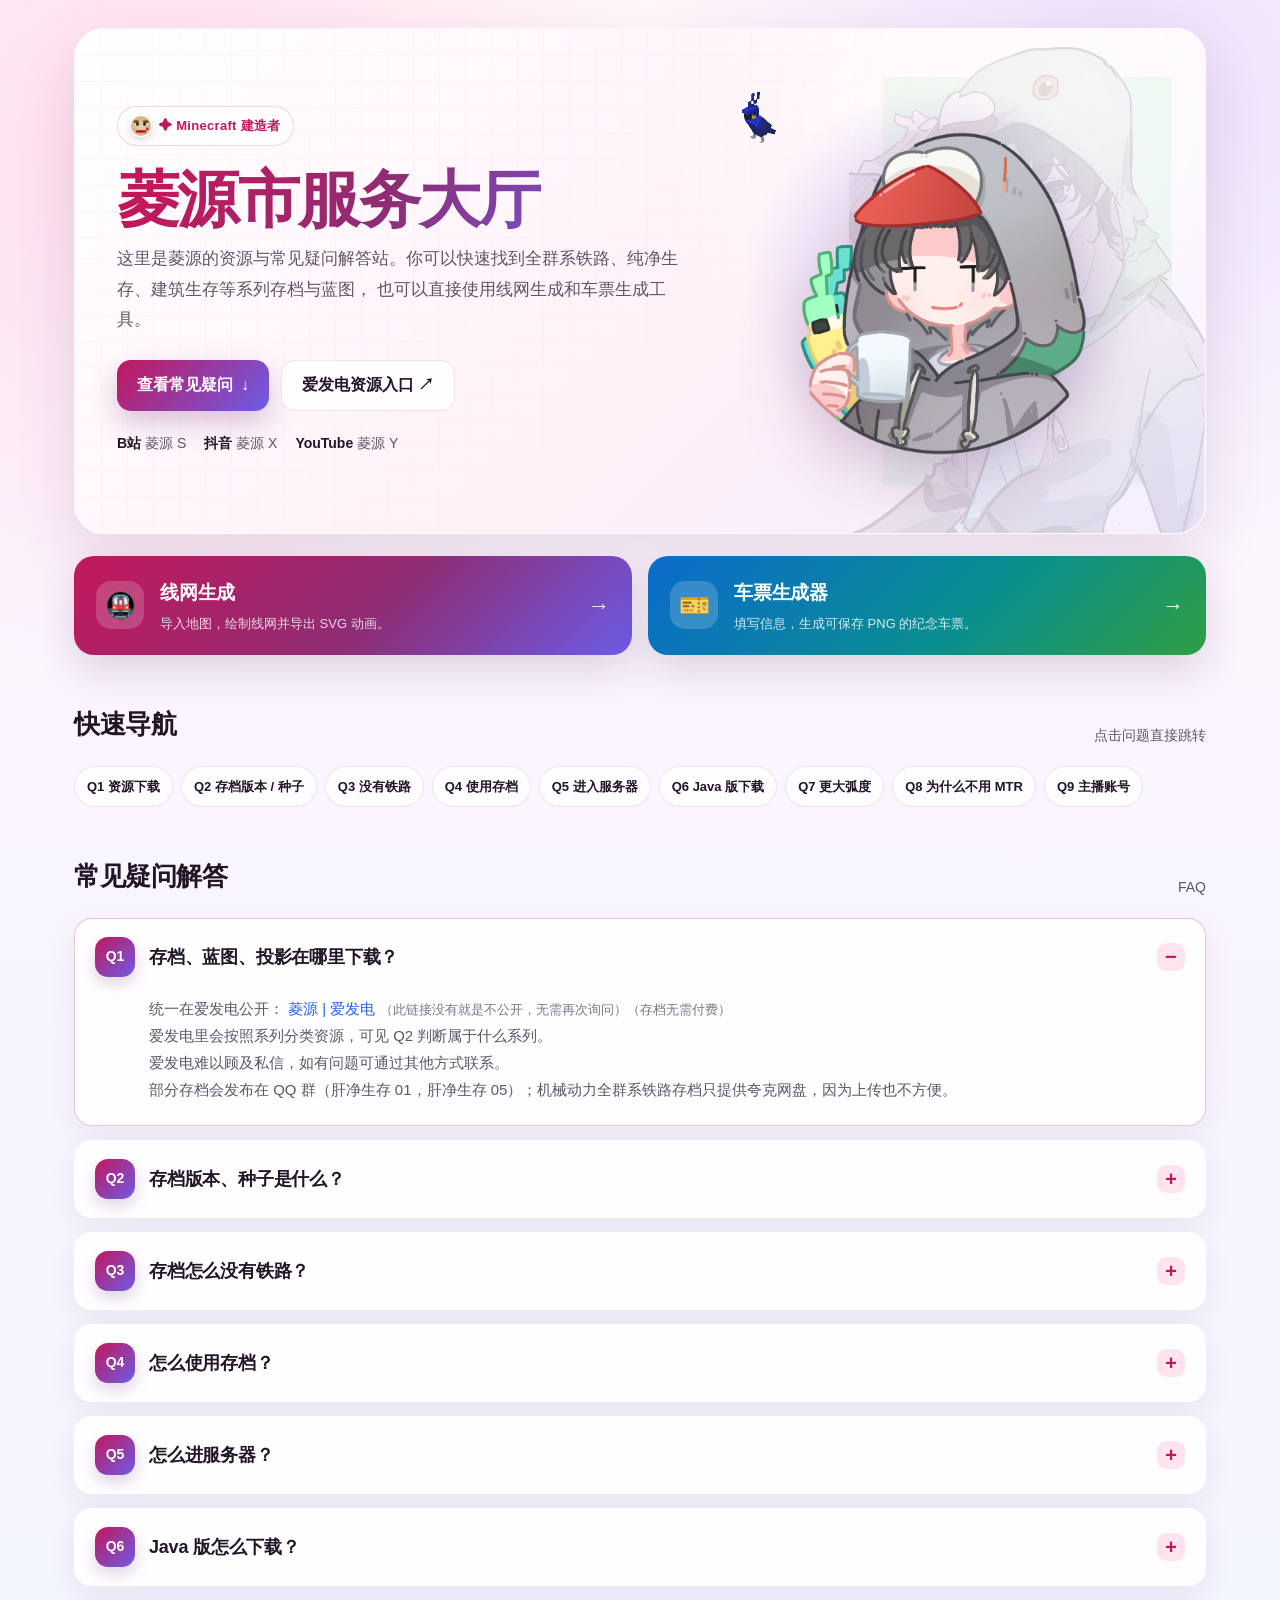
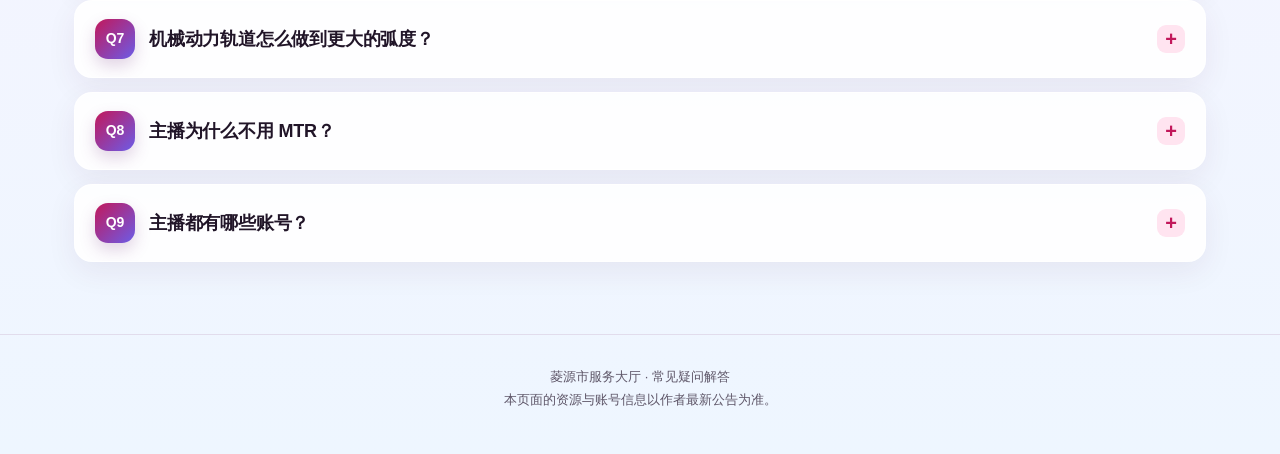
==== commit 853d9c46: "Update index.html" ====
--- a/index.html
+++ b/index.html
@@ -63,80 +63,6 @@
       font-size: .9em;
     }
 
-    .site-header {
-      position: sticky;
-      top: 0;
-      z-index: 50;
-      backdrop-filter: blur(16px);
-      -webkit-backdrop-filter: blur(16px);
-      background: rgba(255, 250, 253, .78);
-      border-bottom: 1px solid var(--line);
-    }
-
-    .header-inner {
-      max-width: 1180px;
-      margin: 0 auto;
-      min-height: 68px;
-      padding: 10px 24px;
-      display: flex;
-      align-items: center;
-      justify-content: space-between;
-      gap: 18px;
-    }
-
-    .brand {
-      display: inline-flex;
-      align-items: center;
-      gap: 9px;
-      color: var(--ink);
-      font-weight: 800;
-      letter-spacing: .4px;
-      text-decoration: none;
-    }
-
-    .brand:hover {
-      text-decoration: none;
-      color: var(--brand);
-    }
-
-    .brand-mark {
-      width: 32px;
-      height: 32px;
-      border-radius: 11px;
-      display: grid;
-      place-items: center;
-      background: linear-gradient(135deg, var(--brand), var(--violet));
-      color: #fff;
-      box-shadow: 0 8px 20px rgba(124, 58, 130, .25);
-    }
-
-    .header-actions {
-      display: flex;
-      gap: 10px;
-      align-items: center;
-    }
-
-    .pill-link {
-      display: inline-flex;
-      align-items: center;
-      gap: 6px;
-      padding: 9px 14px;
-      border-radius: 999px;
-      background: rgba(255, 255, 255, .8);
-      border: 1px solid var(--line);
-      color: var(--ink);
-      font-weight: 700;
-      font-size: 14px;
-      text-decoration: none;
-    }
-
-    .pill-link:hover {
-      background: #fff;
-      border-color: rgba(194, 24, 91, .32);
-      text-decoration: none;
-      transform: translateY(-1px);
-    }
-
     .page {
       max-width: 1180px;
       margin: 0 auto;
@@ -545,8 +471,8 @@
       position: relative;
       overflow: hidden;
       border-radius: 15px;
-      background: #fff;
-      border: 1px solid rgba(255, 255, 255, .9);
+      background: #f3efff;
+      border: 1px solid rgba(124, 92, 231, .12);
       box-shadow: 0 8px 20px rgba(89, 33, 74, .08);
     }
 
@@ -620,12 +546,17 @@
       }
 
       .hero-art {
-        min-height: 260px;
-        order: -1;
-      }
-
-      .hero-art img {
-        max-height: 360px;
+        min-height: 190px;
+        order: 0;
+      }
+
+      .hero-art .hero-main {
+        max-height: 250px;
+      }
+
+      .hero-portrait {
+        background-size: auto 82%;
+        opacity: .13;
       }
 
       .answer-content {
@@ -642,17 +573,14 @@
     }
 
     @media (max-width: 560px) {
-      .header-inner {
-        padding: 10px 14px;
-      }
-
       .page {
         padding: 18px 14px 52px;
       }
 
       .hero {
-        padding: 24px 18px;
+        padding: 20px 14px;
         border-radius: 24px;
+        gap: 10px;
       }
 
       .hero h1 {
@@ -661,6 +589,33 @@
 
       .hero-sub {
         font-size: 15px;
+      }
+
+      .hero-art {
+        min-height: 0;
+        padding-top: 8px;
+      }
+
+      .hero-art .hero-main {
+        width: min(72%, 230px);
+        max-height: 230px;
+      }
+
+      .hero-art::after {
+        width: min(74%, 220px);
+      }
+
+      .hero-portrait {
+        background-size: auto 72%;
+        opacity: .12;
+      }
+
+      .tool-card {
+        padding: 15px 16px;
+      }
+
+      .tool-card p {
+        display: none;
       }
 
       .hero-parrot {
@@ -709,26 +664,6 @@
   </style>
 </head>
 <body>
-  <header class="site-header">
-    <div class="header-inner">
-      <a class="brand" href="#top">
-        <span class="brand-mark">
-          <svg width="18" height="18" viewBox="0 0 24 24" fill="none" stroke="currentColor" stroke-width="2.2" stroke-linecap="round" stroke-linejoin="round" aria-hidden="true">
-            <path d="M4 15.5a2 2 0 0 0 2 2h1l2 3h6l2-3h1a2 2 0 0 0 2-2V7a2 2 0 0 0-2-2H6a2 2 0 0 0-2 2z"/>
-            <circle cx="8" cy="11" r="1"/>
-            <circle cx="16" cy="11" r="1"/>
-            <path d="M9 14h6"/>
-          </svg>
-        </span>
-        <span>菱源市服务大厅</span>
-      </a>
-      <nav class="header-actions" aria-label="工具入口">
-        <a class="pill-link" href="/rail">🚇 线网生成</a>
-        <a class="pill-link" href="/ticket">🎫 车票生成器</a>
-      </nav>
-    </div>
-  </header>
-
   <main class="page" id="top">
     <section class="hero">
       <div class="hero-portrait" aria-hidden="true"></div>
@@ -764,19 +699,19 @@
     </section>
 
     <section class="tools-grid" aria-label="在线工具入口">
-      <a class="tool-card rail" href="/rail">
+      <a class="tool-card rail" href="rail/index.html">
         <span class="tool-icon">🚇</span>
         <span>
           <h3>线网生成</h3>
-          <p>导入地图，绘制铁路线网、站点、文本与几何标注，并导出 SVG 动画。</p>
+          <p>导入地图，绘制线网并导出 SVG 动画。</p>
         </span>
         <span class="tool-arrow" aria-hidden="true">→</span>
       </a>
-      <a class="tool-card ticket" href="/ticket">
+      <a class="tool-card ticket" href="ticket/index.html">
         <span class="tool-icon">🎫</span>
         <span>
           <h3>车票生成器</h3>
-          <p>选择起终点、填写游戏名与班次，生成可保存为 PNG 的全群系铁路纪念车票。</p>
+          <p>填写信息，生成可保存 PNG 的纪念车票。</p>
         </span>
         <span class="tool-arrow" aria-hidden="true">→</span>
       </a>
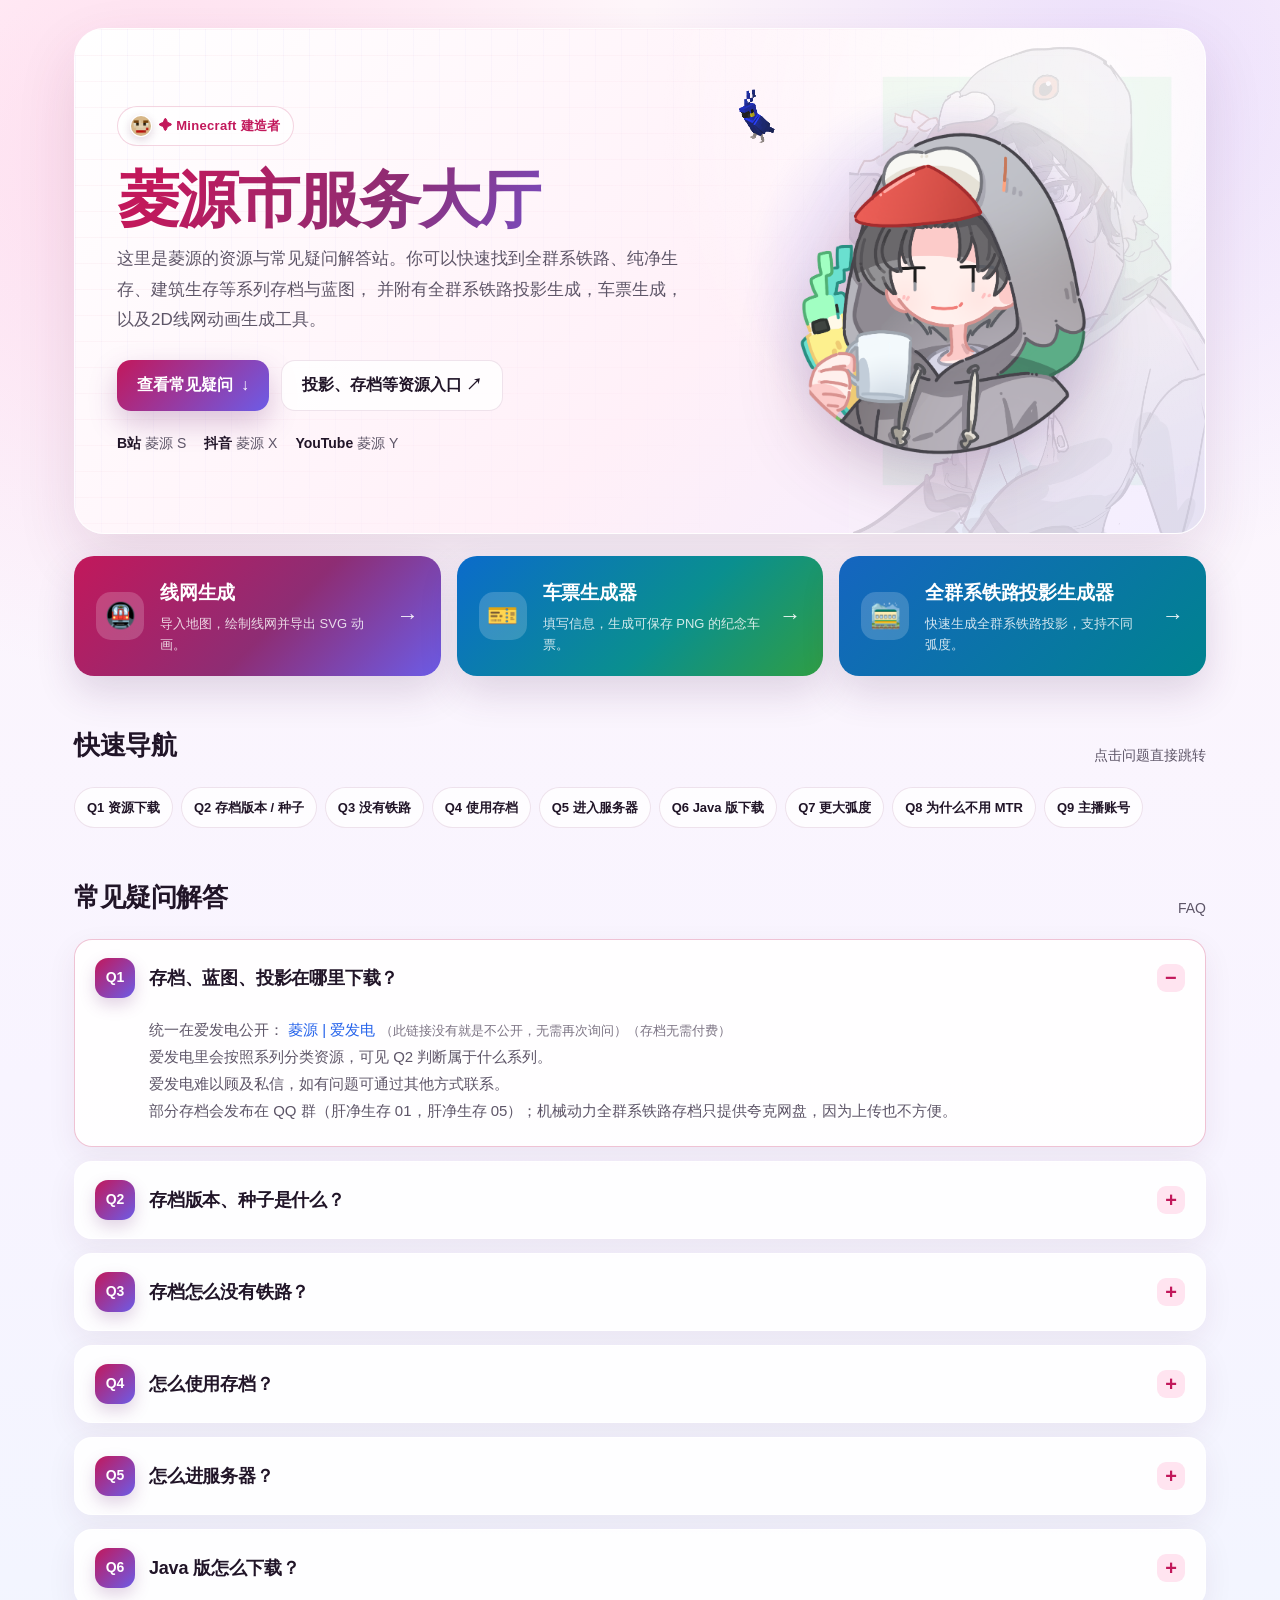
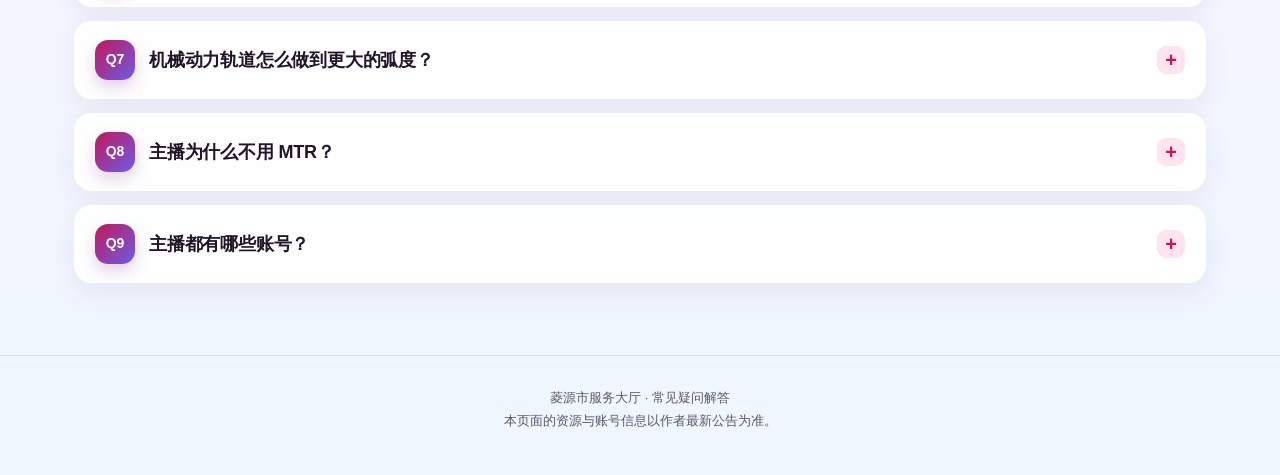
==== commit c3c79cd5: "Update index.html" ====
--- a/index.html
+++ b/index.html
@@ -3,7 +3,7 @@
 <head>
   <meta charset="UTF-8">
   <meta name="viewport" content="width=device-width, initial-scale=1.0">
-  <meta name="description" content="菱源 S 的虚拟主播个人页与常见疑问解答：存档、蓝图、投影、服务器、Java 版购买、机械动力轨道设置等。">
+  <meta name="description" content="菱源的个人页与常见疑问解答：存档、蓝图、投影、服务器、以及常见问答等。">
   <title>菱源市服务大厅 | 常见疑问解答</title>
   <style>
     :root {
@@ -206,11 +206,14 @@
 
     .tools-grid {
       display: grid;
-      grid-template-columns: repeat(2, minmax(0, 1fr));
+      grid-template-columns: repeat(3, minmax(0, 1fr));
       gap: 16px;
       margin-top: 22px;
     }
-
+	
+	.tool-card.railway-gen {
+	  background: linear-gradient(135deg,#1565c0 0%,#00838f 100%);
+	}
     .tool-card {
       position: relative;
       overflow: hidden;
@@ -675,7 +678,7 @@
         <h1>菱源市服务大厅</h1>
         <p class="hero-sub">
           这里是菱源的资源与常见疑问解答站。你可以快速找到全群系铁路、纯净生存、建筑生存等系列存档与蓝图，
-          也可以直接使用线网生成和车票生成工具。
+          并附有全群系铁路投影生成，车票生成，以及2D线网动画生成工具。
         </p>
         <div class="hero-actions">
           <a class="primary-btn" href="#faq">
@@ -683,7 +686,7 @@
             <span aria-hidden="true">↓</span>
           </a>
           <a class="ghost-btn" href="https://ifdian.net/a/YuanDiamond" target="_blank" rel="noopener">
-            爱发电资源入口 ↗
+            投影、存档等资源入口 ↗
           </a>
         </div>
         <ul class="account-list">
@@ -715,6 +718,14 @@
         </span>
         <span class="tool-arrow" aria-hidden="true">→</span>
       </a>
+	  <a class="tool-card railway-gen" href="brige/index.html">
+		<span class="tool-icon">🚞</span>
+		<span>
+		  <h3>全群系铁路投影生成器</h3>
+		  <p>快速生成全群系铁路投影，支持不同弧度。</p>
+		</span>
+		<span class="tool-arrow" aria-hidden="true">→</span>
+	  </a>
     </section>
 
     <div class="section-heading">
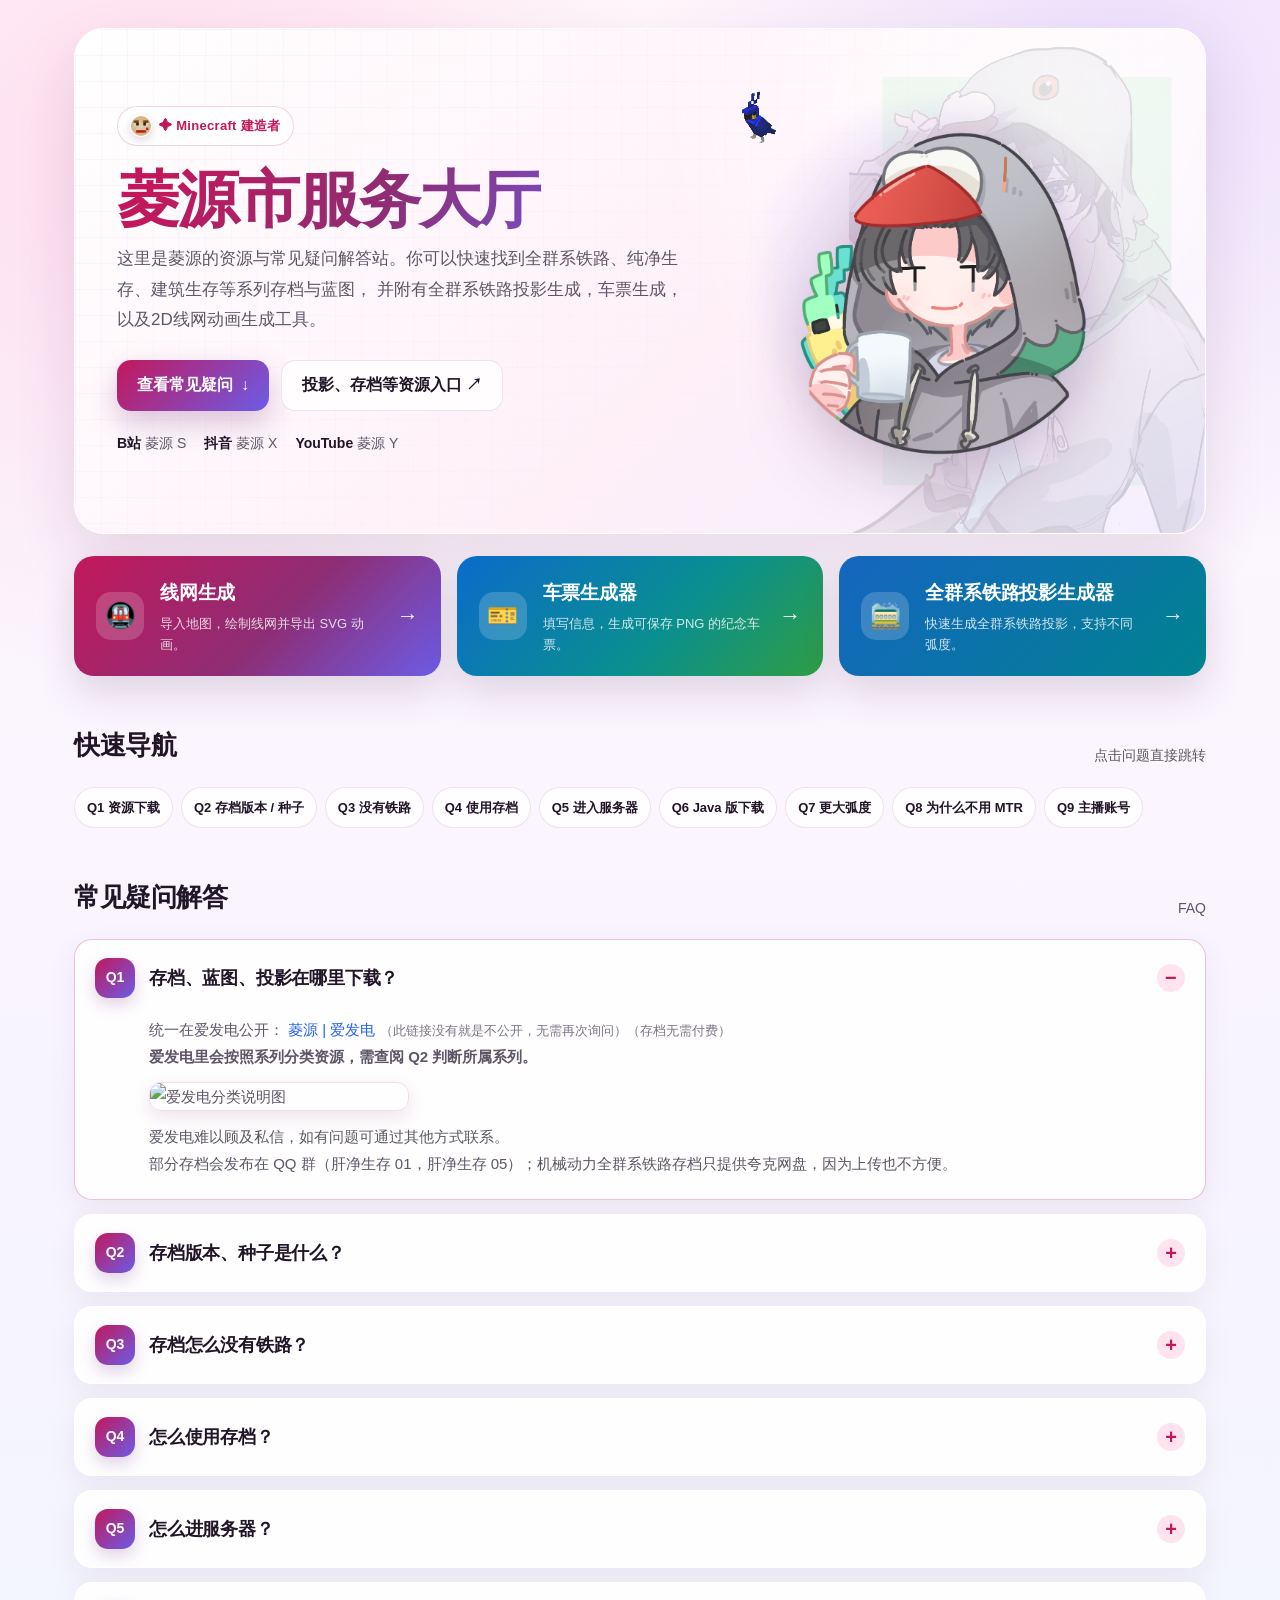
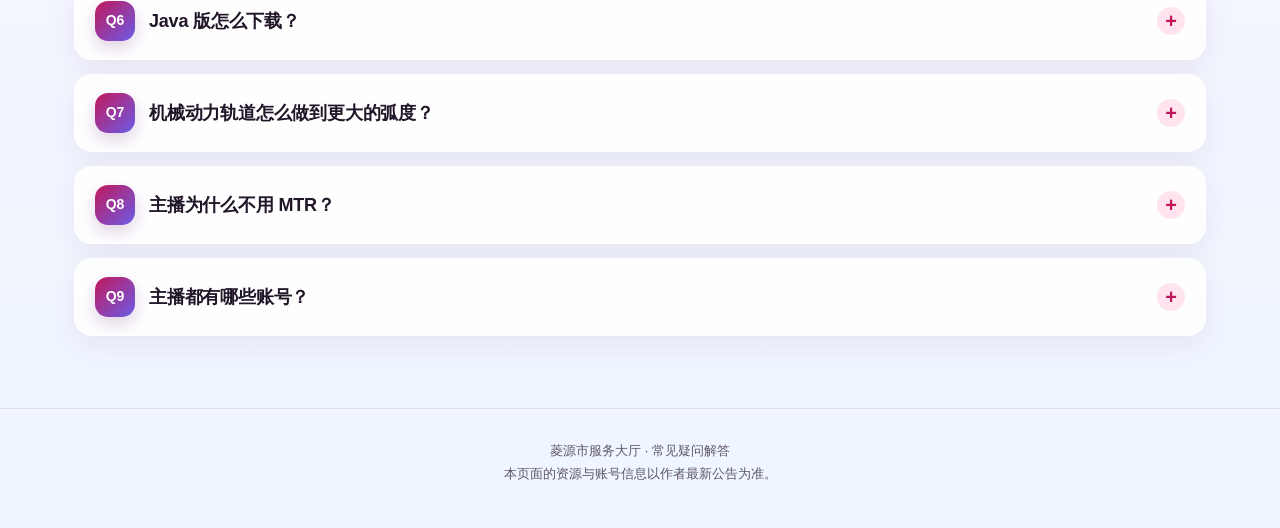
==== commit 65f91d32: "Update index.html" ====
--- a/index.html
+++ b/index.html
@@ -56,7 +56,7 @@
     code {
       background: #fff1f7;
       color: #c2185b;
-      border: 1px solid rgba(194, 24, 91, .12);
+      border: 1px solid rgba(194, 24, 91, .15);
       padding: 2px 7px;
       border-radius: 7px;
       font-family: ui-monospace, SFMono-Regular, Menlo, Consolas, monospace;
@@ -211,9 +211,10 @@
       margin-top: 22px;
     }
 	
-	.tool-card.railway-gen {
-	  background: linear-gradient(135deg,#1565c0 0%,#00838f 100%);
-	}
+    .tool-card.railway-gen {
+      background: linear-gradient(135deg,#1565c0 0%,#00838f 100%);
+    }
+
     .tool-card {
       position: relative;
       overflow: hidden;
@@ -317,9 +318,6 @@
       pointer-events: none;
       object-fit: contain;
       border-radius: 18px;
-    }
-
-    .hero-parrot {
       top: 18px;
       left: 16px;
       width: 54px;
@@ -423,7 +421,7 @@
       border: 0;
       display: grid;
       place-items: center;
-      border-radius: 9px;
+      border-radius: 999px;
       background: var(--brand-soft);
       color: var(--brand);
       font-weight: 900;
@@ -463,49 +461,76 @@
       font-size: 15px;
     }
 
+    .q1-image {
+      display: block;
+      max-width: 260px;
+      width: 100%;
+      height: auto;
+      margin: 12px 0;
+      border-radius: 12px;
+      box-shadow: 0 6px 18px rgba(89, 33, 74, .12);
+      border: 1px solid rgba(194, 24, 91, .15);
+    }
+
     .series-grid {
       display: grid;
       grid-template-columns: repeat(2, minmax(0, 1fr));
-      gap: 12px;
-      margin-top: 8px;
-    }
-
+      gap: 16px;
+      margin-top: 12px;
+    }
+
+    /* 仅 Q2 里的小框变为淡紫色 */
     .series-card {
       position: relative;
       overflow: hidden;
-      border-radius: 15px;
-      background: #f3efff;
-      border: 1px solid rgba(124, 92, 231, .12);
-      box-shadow: 0 8px 20px rgba(89, 33, 74, .08);
+      border-radius: 20px;
+      background: linear-gradient(145deg, #f7f2ff 0%, #ede5fc 100%);
+      border: 1px solid rgba(108, 92, 231, .22);
+      box-shadow: 0 10px 24px rgba(108, 92, 231, .12);
+      backdrop-filter: blur(8px);
+      transition: all .25s cubic-bezier(0.2, 0.8, 0.2, 1);
+    }
+
+    .series-card:hover {
+      transform: translateY(-4px);
+      box-shadow: 0 16px 32px rgba(108, 92, 231, .22);
+      border-color: rgba(108, 92, 231, .45);
     }
 
     .series-decor {
       position: absolute;
-      top: 10px;
-      right: 10px;
-      width: 70px;
+      top: 12px;
+      right: 12px;
+      width: 64px;
       height: auto;
       object-fit: contain;
       pointer-events: none;
       z-index: 1;
-      opacity: .96;
-      filter: drop-shadow(0 8px 14px rgba(89, 33, 74, .16));
+      opacity: .92;
+      filter: drop-shadow(0 6px 12px rgba(89, 33, 74, .16));
+      transition: transform .3s ease;
+    }
+
+    .series-card:hover .series-decor {
+      transform: scale(1.06) rotate(3deg);
     }
 
     .series-body {
-      padding: 15px 88px 16px 16px;
-      font-size: 15px;
-      color: var(--muted);
+      padding: 18px 80px 18px 18px;
+      font-size: 14.5px;
+      color: #4b4160;
     }
 
     .series-body h3 {
       margin: 0 0 8px;
-      color: var(--ink);
+      color: #2e1c4a;
       font-size: 17px;
+      font-weight: 800;
     }
 
     .series-body p {
       margin: 0 0 6px;
+      line-height: 1.65;
     }
 
     .status-public {
@@ -629,13 +654,13 @@
       }
 
       .series-decor {
-        width: 58px;
-        top: 8px;
-        right: 8px;
+        width: 52px;
+        top: 10px;
+        right: 10px;
       }
 
       .series-body {
-        padding-right: 74px;
+        padding-right: 68px;
       }
 
       .qa-card summary {
@@ -718,14 +743,14 @@
         </span>
         <span class="tool-arrow" aria-hidden="true">→</span>
       </a>
-	  <a class="tool-card railway-gen" href="brige/index.html">
-		<span class="tool-icon">🚞</span>
-		<span>
-		  <h3>全群系铁路投影生成器</h3>
-		  <p>快速生成全群系铁路投影，支持不同弧度。</p>
-		</span>
-		<span class="tool-arrow" aria-hidden="true">→</span>
-	  </a>
+      <a class="tool-card railway-gen" href="brige/index.html">
+        <span class="tool-icon">🚞</span>
+        <span>
+          <h3>全群系铁路投影生成器</h3>
+          <p>快速生成全群系铁路投影，支持不同弧度。</p>
+        </span>
+        <span class="tool-arrow" aria-hidden="true">→</span>
+      </a>
     </section>
 
     <div class="section-heading">
@@ -759,7 +784,8 @@
           统一在爱发电公开：
           <a href="https://ifdian.net/a/YuanDiamond" target="_blank" rel="noopener">菱源 | 爱发电</a>
           <span class="note">（此链接没有就是不公开，无需再次询问）（存档无需付费）</span><br>
-          爱发电里会按照系列分类资源，可见 Q2 判断属于什么系列。<br>
+          <strong>爱发电里会按照系列分类资源，需查阅 Q2 判断所属系列。</strong><br>
+          <img class="q1-image" src="resources/Q1图像.png" alt="爱发电分类说明图" loading="lazy">
           爱发电难以顾及私信，如有问题可通过其他方式联系。<br>
           部分存档会发布在 QQ 群（肝净生存 01，肝净生存 05）；机械动力全群系铁路存档只提供夸克网盘，因为上传也不方便。
         </div>
@@ -777,22 +803,25 @@
               <div class="series-body">
                 <h3>1. 爆肝纯净生存系列（肝净生存）</h3>
                 <p>原版生存系列，典型视频主题：村民公寓、全群系铁路、菱源岛、全种类花海。</p>
-                <p><strong>已公布存档：</strong>肝净生存01、肝净生存05：Java版1.21.4原版；肝净生存10：Java版26.1原版。</p>
-                <p class="seed"><strong>地图种子：</strong>-4914203979966427482</p>
+                <p><strong>已公布存档(点击跳转)：</strong></p>
+				<p><a href="https://ifdian.net/album/53afea80df4711f0ba6452540025c377/43d1361ce33b11f08ba452540025c377" target="_blank" rel="noopener">肝净生存05</a>（Java版1.21.4原版）</p>
+				<p><a href="https://ifdian.net/album/53afea80df4711f0ba6452540025c377/ff2ef6469ae811f1a1395254001e7c00" target="_blank" rel="noopener">肝净生存10</a>（Java版26.1原版）</p>
+                <p class="seed"><strong>地图种子：</strong><code>-4914203979966427482</code></p>
               </div>
             </article>
 
             <article class="series-card">
-              <img class="series-decor" src="resources/机械动力版全群系铁路.png" alt="机械动力版全群系铁路装饰" loading="lazy">
-              <div class="series-body">
-                <h3>2. 机械动力版全群系铁路</h3>
-                <p>重度机械症整合包下的铁路系列，典型视频主题：工厂、林海铁路、高铁、X1列车。</p>
-                <p><strong>已公布存档：</strong>机械动力全群系铁路存档：重度机械症整合包（存在火车开到地下、部分断轨问题，且20G存储）。</p>
-                <p>
-                  <a href="https://space.bilibili.com/263315" target="_blank" rel="noopener">重度机械症整合包由此进入作者主页获取</a>
-                </p>
-              </div>
-            </article>
+			  <img class="series-decor" src="resources/机械动力版全群系铁路.png" alt="机械动力版全群系铁路装饰" loading="lazy">
+			  <div class="series-body">
+				<h3>2. 机械动力版全群系铁路</h3>
+				<p>重度机械症整合包下的铁路系列，典型视频主题：工厂、林海铁路、高铁、X1列车。</p>
+				<p><strong>已公布存档(点击跳转)：</strong></p>
+				<p><a href="https://ifdian.net/album/f033befce94911f09bd352540025c377/629c3d7e919811f1a59e5254001e7c00" target="_blank" rel="noopener">新存档</a>（此更新存档更优，但一段车站被不幸删除）</p>
+				<p><a href="https://ifdian.net/album/f033befce94911f09bd352540025c377/73f03f6a0d3d11f1b3ec52540025c377" target="_blank" rel="noopener">老存档</a>（此存档存在断轨，连接性问题）</p>
+				<p><strong>整合包：</strong>重度机械症整合包（<a href="https://space.bilibili.com/263315" target="_blank" rel="noopener">由此前往作者主页获取</a>）。</p>
+				<p class="seed"><strong>机械动力版全群系铁路种子：</strong><code>8277224571558220749</code></p>
+			  </div>
+			</article>
 
             <article class="series-card">
               <img class="series-decor" src="resources/建筑翻倍生存.png" alt="建筑翻倍生存系列装饰" loading="lazy">
@@ -809,7 +838,17 @@
                 <h3>4. 依然全群系铁路系列（依然铁路）</h3>
                 <p>含航空学的新铁路系列，典型视频主题：10000米铁路环线、单轨人力线、车站火车。</p>
                 <p><strong>存档状态：</strong><span class="status-soon">未公布存档，未公布整合包（即将公布）。</span></p>
-                <p class="seed"><strong>地图种子：</strong>5893022264688916060</p>
+                <p class="seed"><strong>地图种子：</strong><code>5893022264688916060</code></p>
+              </div>
+            </article>
+
+            <article class="series-card">
+              <img class="series-decor" src="resources/mineland.png" alt="Mineland(麦地)系列装饰" loading="lazy">
+              <div class="series-body">
+                <h3>5. Mineland(麦地)系列</h3>
+                <p>原版多人服务器系列，建筑生存。典型的视频主题：菱源市地下城，菱源创业记，服务器观光铁路。</p>
+                <p><strong>存档状态：</strong>公布存档请等待服务器官方。服务器为邀请制。</p>
+                <p class="seed"><strong>地图种子：</strong><code>-6587635715268903182</code></p>
               </div>
             </article>
           </div>
